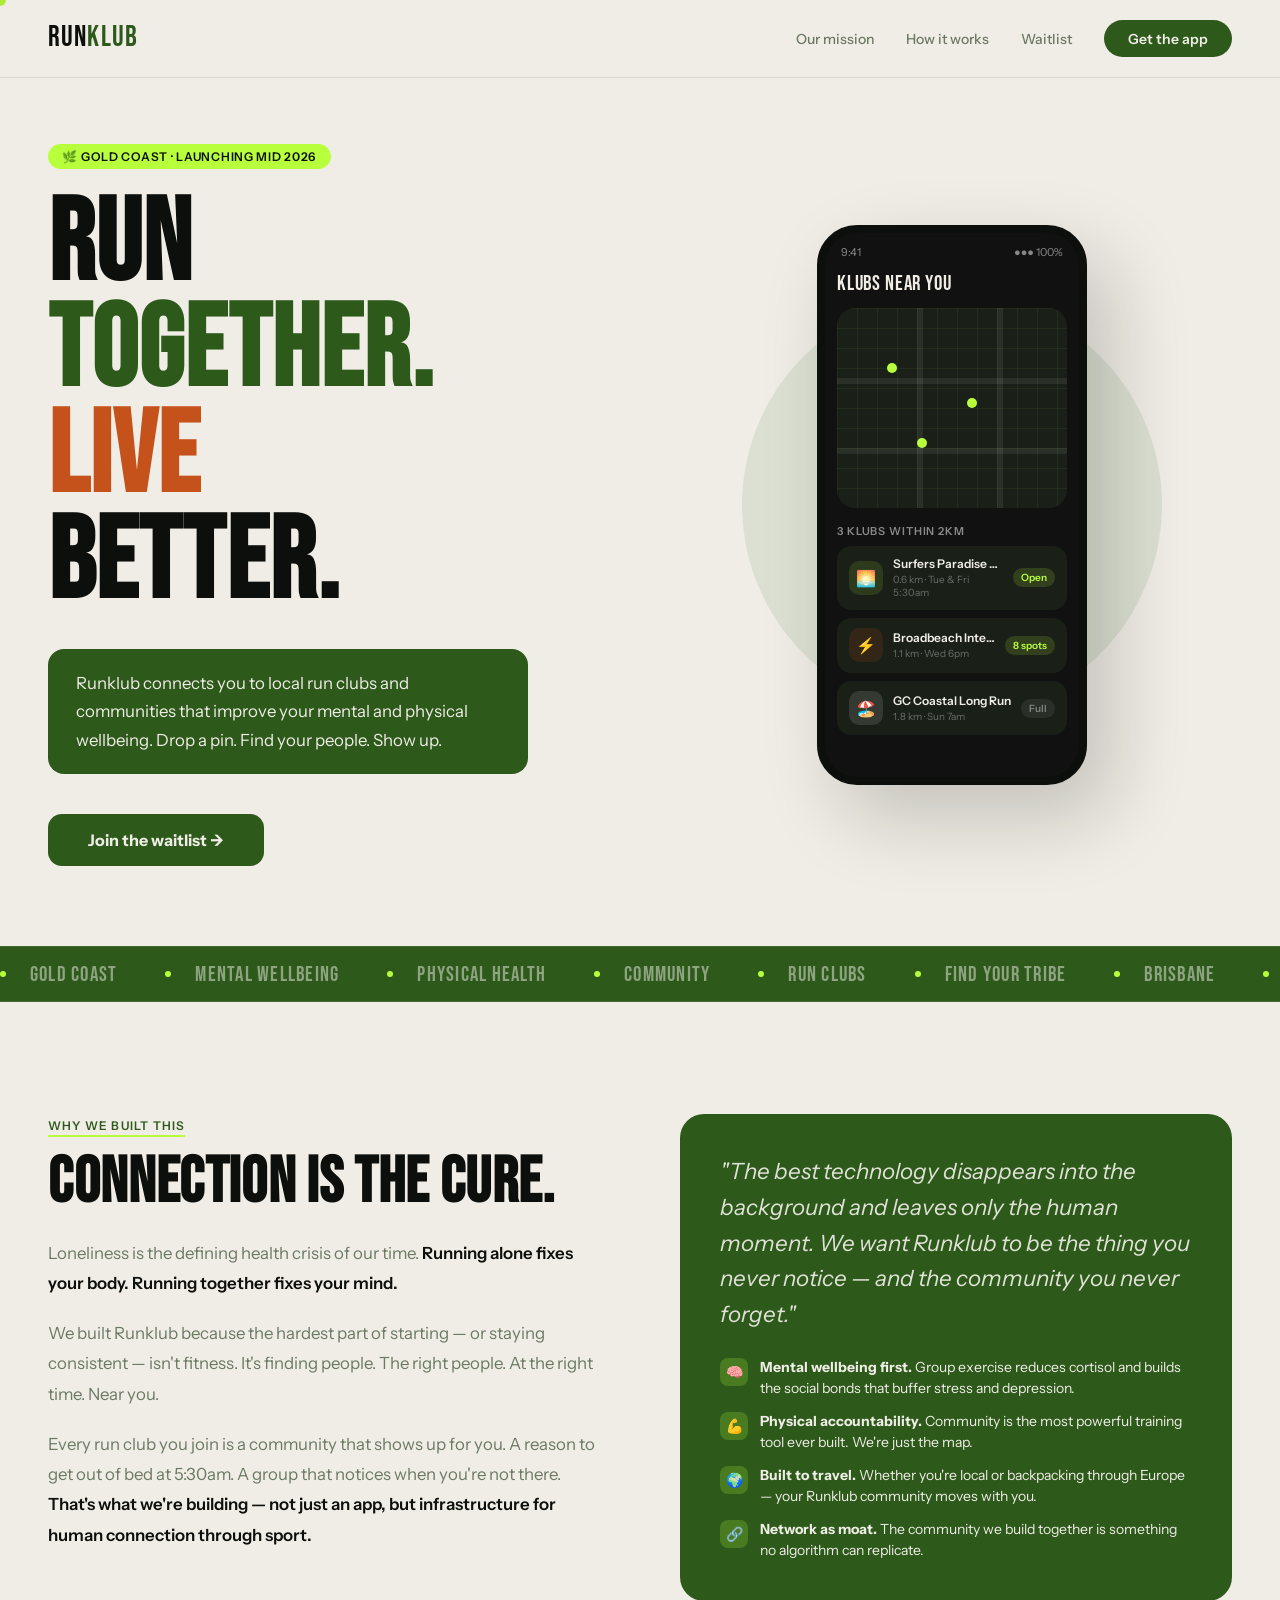
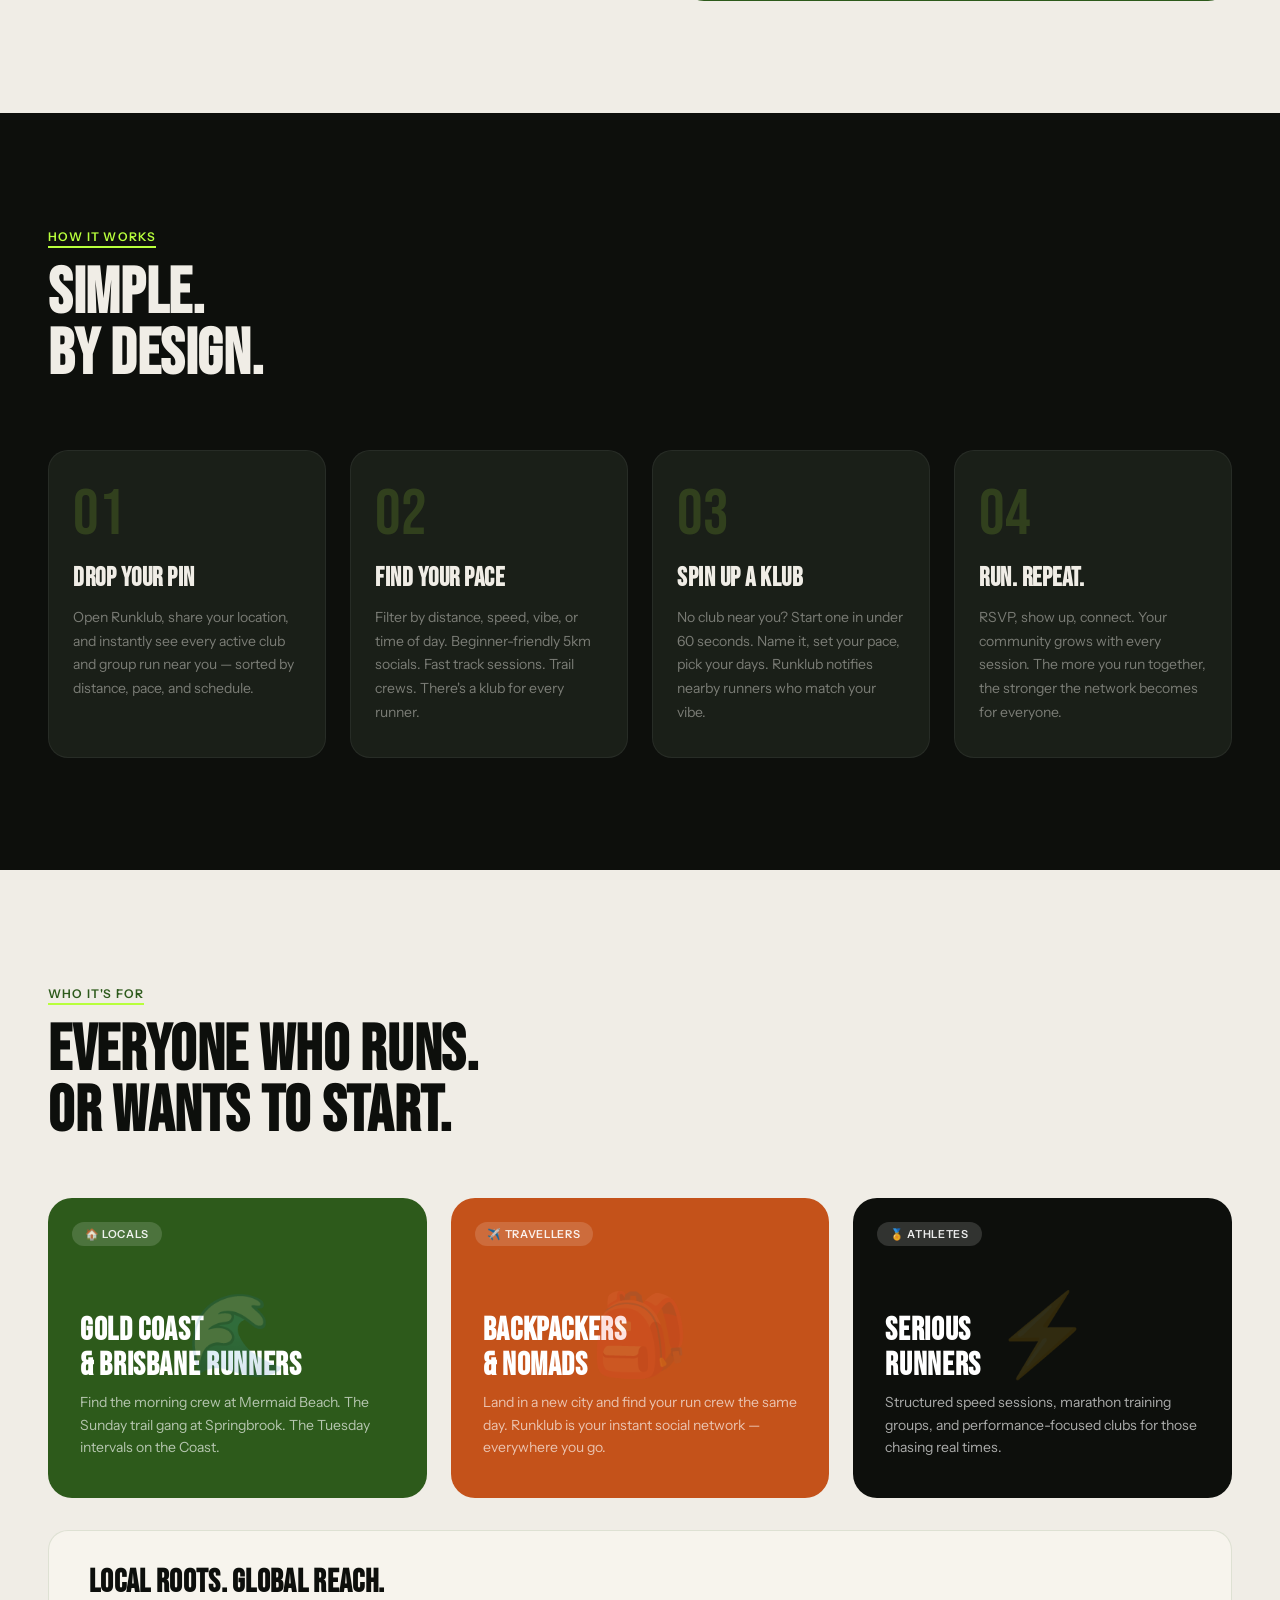
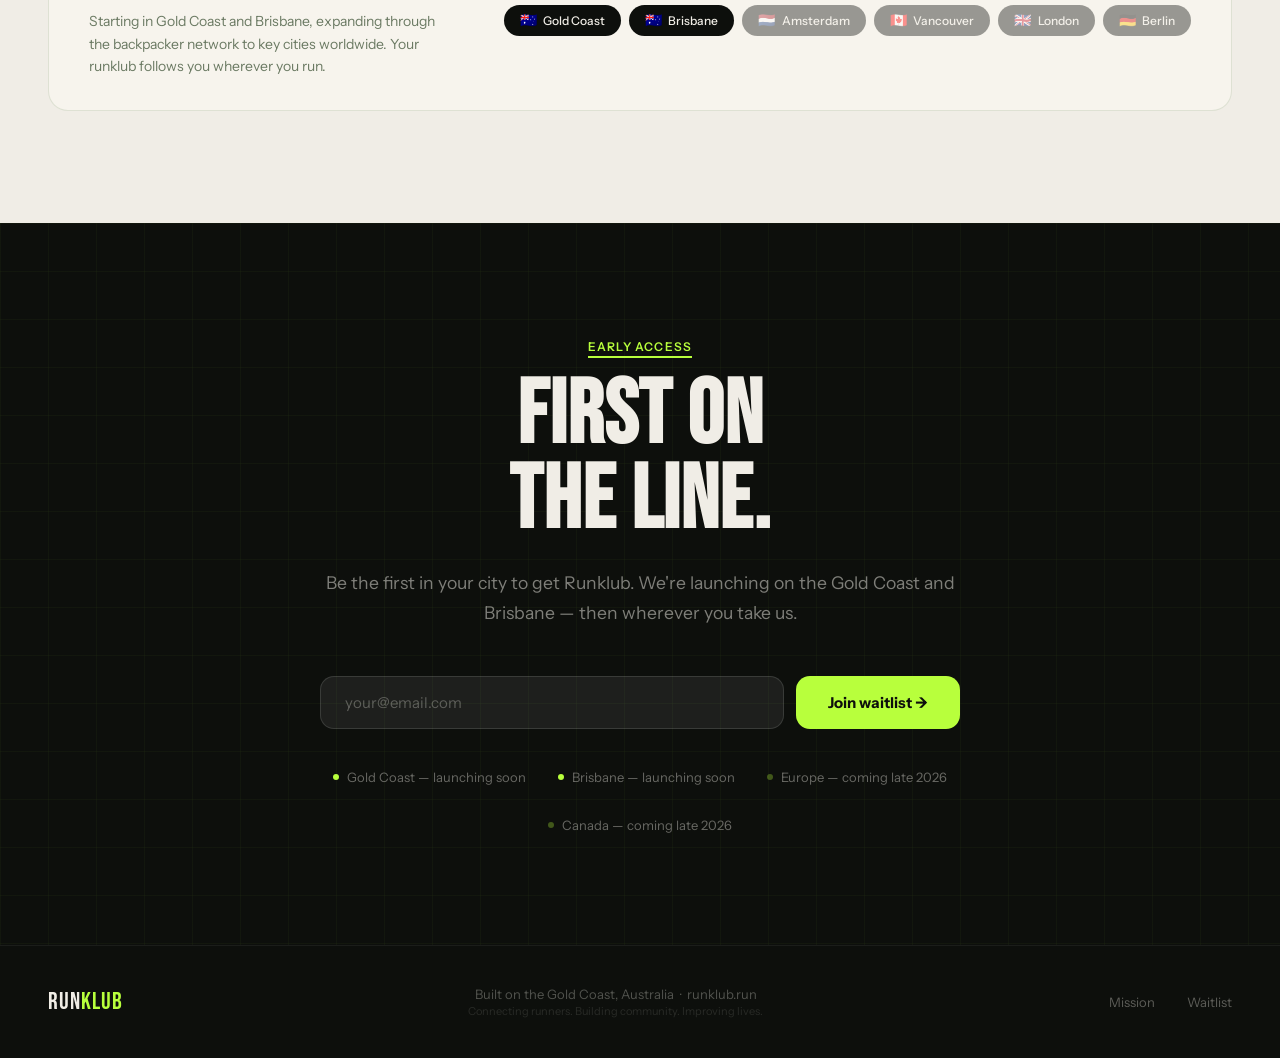
==== index.html @ a95d29e1 "first push html website for runklub with the waitlist written. Still need to test. intention is to u" ====
<!DOCTYPE html>
<html lang="en">
<head>
<meta charset="UTF-8">
<meta name="viewport" content="width=device-width, initial-scale=1.0">
<title>Runklub — Run Together. Live Better.</title>
<meta name="description" content="Runklub connects runners with local clubs and communities that improve mental and physical wellbeing. Find your tribe. Gold Coast, Australia.">
<link rel="preconnect" href="https://fonts.googleapis.com">
<link href="https://fonts.googleapis.com/css2?family=Bebas+Neue&family=Instrument+Sans:ital,wght@0,400;0,500;0,600;1,400&display=swap" rel="stylesheet">
<style>
*, *::before, *::after { box-sizing: border-box; margin: 0; padding: 0; }

:root {
  --ink: #0d0f0c;
  --paper: #f0ede6;
  --grass: #2d5a1b;
  --acid: #b8ff3c;
  --warm: #e8d5b0;
  --mist: #c8d4c0;
  --rust: #c4521a;
  --text-muted: #6b7a63;
  --card-bg: #f7f4ed;
  --border: rgba(45,90,27,0.12);
}

html { scroll-behavior: smooth; font-size: 16px; }

body {
  background: var(--paper);
  color: var(--ink);
  font-family: 'Instrument Sans', sans-serif;
  overflow-x: hidden;
  cursor: none;
}

.cursor {
  width: 12px; height: 12px; background: var(--acid); border-radius: 50%;
  position: fixed; top: 0; left: 0; pointer-events: none; z-index: 9999;
  transform: translate(-50%, -50%); transition: transform 0.1s, width 0.2s, height 0.2s;
  mix-blend-mode: multiply;
}
.cursor.big { width: 40px; height: 40px; }

nav {
  position: fixed; top: 0; left: 0; right: 0; z-index: 200;
  display: flex; align-items: center; justify-content: space-between;
  padding: 1.25rem 3rem; background: rgba(240,237,230,0.9);
  backdrop-filter: blur(16px); border-bottom: 1px solid var(--border);
}
.logo { font-family: 'Bebas Neue', sans-serif; font-size: 1.8rem; letter-spacing: 0.04em; color: var(--ink); line-height: 1; }
.logo em { color: var(--grass); font-style: normal; }
.nav-right { display: flex; align-items: center; gap: 2rem; }
.nav-right a { font-size: 14px; font-weight: 500; color: var(--text-muted); text-decoration: none; transition: color 0.2s; }
.nav-right a:hover { color: var(--ink); }
.btn-app { background: var(--grass); color: var(--paper) !important; padding: 0.6rem 1.5rem; border-radius: 100px; font-weight: 600 !important; font-size: 14px !important; transition: background 0.2s, transform 0.15s !important; }
.btn-app:hover { background: var(--ink) !important; transform: scale(0.97) !important; }

.hero { min-height: 100vh; padding: 9rem 3rem 5rem; display: grid; grid-template-columns: 1fr 1fr; gap: 4rem; align-items: center; max-width: 1300px; margin: 0 auto; position: relative; }
.hero-eyebrow { display: flex; align-items: center; gap: 0.75rem; margin-bottom: 1.5rem; }
.eyebrow-pill { background: var(--acid); color: var(--ink); font-size: 12px; font-weight: 600; padding: 0.3rem 0.9rem; border-radius: 100px; letter-spacing: 0.06em; text-transform: uppercase; }
.eyebrow-text { font-size: 13px; color: var(--text-muted); font-style: italic; }
h1 { font-family: 'Bebas Neue', sans-serif; font-size: clamp(5rem, 9vw, 9rem); line-height: 0.92; letter-spacing: 0.01em; margin-bottom: 2rem; }
h1 .line-green { color: var(--grass); display: block; }
h1 .line-rust { color: var(--rust); display: block; }
.hero-body { font-size: 1.15rem; color: var(--text-muted); max-width: 440px; line-height: 1.75; margin-bottom: 2.5rem; }
.hero-body strong { color: var(--ink); font-weight: 600; }
.hero-banner { background: var(--grass); color: var(--paper); padding: 1.25rem 1.75rem; border-radius: 16px; font-size: 1.05rem; line-height: 1.7; max-width: 480px; margin-bottom: 2.5rem; }
.hero-ctas { display: flex; gap: 1rem; flex-wrap: wrap; }
.btn-join-hero { display: inline-block; background: var(--grass); color: var(--paper); padding: 1rem 2.5rem; border-radius: 14px; font-size: 16px; font-weight: 700; text-decoration: none; transition: background 0.2s, transform 0.15s; }
.btn-join-hero:hover { background: var(--ink); transform: scale(0.97); }
.btn-dl { display: flex; align-items: center; gap: 0.6rem; background: var(--ink); color: var(--paper); padding: 0.875rem 1.75rem; border-radius: 14px; font-size: 15px; font-weight: 600; text-decoration: none; border: none; cursor: pointer; transition: background 0.2s, transform 0.15s; }
.btn-dl:hover { background: var(--grass); transform: scale(0.98); }
.btn-dl-icon { font-size: 20px; }
.btn-dl-text { display: flex; flex-direction: column; line-height: 1.2; }
.btn-dl-sub { font-size: 10px; font-weight: 400; opacity: 0.7; text-transform: uppercase; letter-spacing: 0.08em; }
.btn-dl-label { font-size: 15px; font-weight: 600; }
.btn-secondary { background: transparent; color: var(--ink); padding: 0.875rem 1.75rem; border-radius: 14px; font-size: 15px; font-weight: 500; border: 1.5px solid var(--border); cursor: pointer; transition: border-color 0.2s, transform 0.15s; font-family: 'Instrument Sans', sans-serif; }
.btn-secondary:hover { border-color: var(--grass); transform: scale(0.98); }

.hero-visual { position: relative; display: flex; justify-content: center; align-items: center; height: 600px; }
.hero-bg-circle { position: absolute; width: 420px; height: 420px; border-radius: 50%; background: var(--mist); opacity: 0.5; }
.phone-mockup { width: 270px; height: 560px; background: var(--ink); border-radius: 40px; border: 8px solid var(--ink); overflow: hidden; position: relative; z-index: 2; box-shadow: 24px 32px 80px rgba(13,15,12,0.2); }
.phone-inner { width: 100%; height: 100%; background: #111; border-radius: 32px; overflow: hidden; display: flex; flex-direction: column; }
.phone-status { display: flex; justify-content: space-between; padding: 0.75rem 1rem 0.25rem; font-size: 11px; color: rgba(255,255,255,0.5); }
.phone-content { flex: 1; padding: 0.5rem 0.75rem; overflow: hidden; }
.phone-map-area { height: 200px; background: #1a1f18; border-radius: 18px; position: relative; overflow: hidden; margin-bottom: 1rem; }
.map-lines { position: absolute; inset: 0; background-image: linear-gradient(rgba(184,255,60,0.06) 1px, transparent 1px), linear-gradient(90deg, rgba(184,255,60,0.06) 1px, transparent 1px); background-size: 20px 20px; }
.map-road { position: absolute; background: rgba(255,255,255,0.07); }
.road-h { height: 6px; left: 0; right: 0; }
.road-v { width: 6px; top: 0; bottom: 0; }
.road-1 { top: 70px; } .road-2 { top: 140px; } .road-3 { left: 80px; } .road-4 { left: 160px; }
.pin { position: absolute; display: flex; align-items: center; justify-content: center; }
.pin-dot { width: 10px; height: 10px; border-radius: 50%; background: var(--acid); z-index: 2; position: relative; }
.pin-pulse { position: absolute; width: 28px; height: 28px; border-radius: 50%; border: 2px solid var(--acid); opacity: 0; animation: ping 2.4s ease-out infinite; }
@keyframes ping { 0% { transform: scale(0.3); opacity: 0.7; } 100% { transform: scale(2.2); opacity: 0; } }
.pin-a { top: 55px; left: 50px; } .pin-b { top: 90px; left: 130px; } .pin-c { top: 130px; left: 80px; }
.nearby-label { font-size: 11px; font-weight: 600; color: rgba(255,255,255,0.5); letter-spacing: 0.08em; text-transform: uppercase; margin-bottom: 0.5rem; }
.klub-row { background: #1a1f18; border-radius: 14px; padding: 0.65rem 0.75rem; margin-bottom: 0.5rem; display: flex; align-items: center; gap: 0.6rem; animation: slideUp 0.5s ease both; }
@keyframes slideUp { from { opacity: 0; transform: translateY(12px); } to { opacity: 1; transform: translateY(0); } }
.klub-row:nth-child(2) { animation-delay: 0.15s; } .klub-row:nth-child(3) { animation-delay: 0.3s; }
.klub-avatar { width: 34px; height: 34px; border-radius: 10px; display: flex; align-items: center; justify-content: center; font-size: 16px; flex-shrink: 0; }
.k-green { background: rgba(184,255,60,0.12); } .k-rust { background: rgba(196,82,26,0.15); } .k-mist { background: rgba(200,212,192,0.15); }
.klub-details { flex: 1; min-width: 0; }
.klub-name { font-size: 12px; font-weight: 600; color: #f0ede6; white-space: nowrap; overflow: hidden; text-overflow: ellipsis; }
.klub-sub { font-size: 10px; color: rgba(255,255,255,0.35); margin-top: 2px; }
.klub-chip { font-size: 10px; font-weight: 600; padding: 3px 8px; border-radius: 100px; white-space: nowrap; }
.chip-open { background: rgba(184,255,60,0.15); color: var(--acid); }
.chip-full { background: rgba(255,255,255,0.07); color: rgba(255,255,255,0.4); }

.float-card { position: absolute; background: white; border-radius: 16px; padding: 0.75rem 1rem; box-shadow: 0 8px 32px rgba(13,15,12,0.1); z-index: 3; border: 1px solid var(--border); }
.float-1 { top: 60px; right: -30px; min-width: 160px; }
.float-2 { bottom: 100px; left: -40px; }
.float-stat { font-family: 'Bebas Neue', sans-serif; font-size: 2rem; color: var(--grass); line-height: 1; }
.float-label { font-size: 11px; color: var(--text-muted); margin-top: 2px; }
.float-wellbeing { display: flex; align-items: center; gap: 8px; }
.wellbeing-bars { display: flex; gap: 3px; align-items: flex-end; }
.wb { width: 6px; border-radius: 3px; background: var(--acid); }

.ticker-wrap { background: var(--grass); overflow: hidden; padding: 0.9rem 0; border-top: 1px solid rgba(255,255,255,0.1); border-bottom: 1px solid rgba(255,255,255,0.1); }
.ticker-track { display: flex; gap: 3rem; animation: ticker 28s linear infinite; white-space: nowrap; }
@keyframes ticker { from { transform: translateX(0); } to { transform: translateX(-50%); } }
.ticker-item { font-family: 'Bebas Neue', sans-serif; font-size: 1.3rem; letter-spacing: 0.06em; color: rgba(240,237,230,0.5); display: flex; align-items: center; gap: 1.5rem; }
.ticker-dot { width: 6px; height: 6px; border-radius: 50%; background: var(--acid); flex-shrink: 0; }

.why-section { padding: 7rem 3rem; max-width: 1300px; margin: 0 auto; }
.why-grid { display: grid; grid-template-columns: 1fr 1fr; gap: 5rem; align-items: start; }
.section-tag { display: inline-block; font-size: 12px; font-weight: 600; color: var(--grass); letter-spacing: 0.1em; text-transform: uppercase; margin-bottom: 1rem; border-bottom: 2px solid var(--acid); padding-bottom: 2px; }
h2 { font-family: 'Bebas Neue', sans-serif; font-size: clamp(3rem, 5vw, 5.5rem); line-height: 0.95; letter-spacing: 0.01em; margin-bottom: 1.5rem; }
.body-text { font-size: 1.05rem; color: var(--text-muted); line-height: 1.8; margin-bottom: 1.25rem; }
.body-text strong { color: var(--ink); font-weight: 600; }
.stat-pair { display: grid; grid-template-columns: 1fr 1fr; gap: 1rem; margin-top: 2.5rem; }
.stat-block { background: var(--card-bg); border: 1px solid var(--border); border-radius: 16px; padding: 1.25rem; }
.stat-num { font-family: 'Bebas Neue', sans-serif; font-size: 3rem; color: var(--grass); line-height: 1; }
.stat-txt { font-size: 13px; color: var(--text-muted); margin-top: 0.25rem; line-height: 1.4; }

.manifesto-block { background: var(--grass); border-radius: 24px; padding: 2.5rem; color: var(--paper); }
.manifesto-block blockquote { font-family: 'Instrument Sans', sans-serif; font-size: 1.4rem; font-style: italic; line-height: 1.6; font-weight: 400; margin-bottom: 1.5rem; opacity: 0.92; }
.manifesto-pillars { display: flex; flex-direction: column; gap: 0.75rem; }
.pillar { display: flex; align-items: flex-start; gap: 0.75rem; font-size: 14px; opacity: 0.8; line-height: 1.5; }
.pillar-icon { width: 28px; height: 28px; border-radius: 8px; background: rgba(184,255,60,0.2); display: flex; align-items: center; justify-content: center; font-size: 14px; flex-shrink: 0; margin-top: 1px; }

.how-section { background: var(--ink); padding: 7rem 3rem; }
.how-inner { max-width: 1300px; margin: 0 auto; }
.how-inner .section-tag { color: var(--acid); border-color: var(--acid); }
.how-inner h2 { color: var(--paper); }
.steps-row { display: grid; grid-template-columns: repeat(4, 1fr); gap: 1.5rem; margin-top: 4rem; }
.step-card { background: #1a1f18; border-radius: 20px; padding: 2rem 1.5rem; border: 1px solid rgba(255,255,255,0.06); transition: border-color 0.2s, transform 0.2s; position: relative; overflow: hidden; }
.step-card::before { content: ''; position: absolute; top: 0; left: 0; right: 0; height: 2px; background: var(--acid); transform: scaleX(0); transition: transform 0.3s; transform-origin: left; }
.step-card:hover::before { transform: scaleX(1); }
.step-card:hover { border-color: rgba(184,255,60,0.15); transform: translateY(-6px); }
.step-num { font-family: 'Bebas Neue', sans-serif; font-size: 4rem; color: rgba(184,255,60,0.15); line-height: 1; margin-bottom: 1rem; }
.step-card h3 { font-family: 'Bebas Neue', sans-serif; font-size: 1.6rem; letter-spacing: 0.02em; color: var(--paper); margin-bottom: 0.75rem; }
.step-card p { font-size: 14px; color: rgba(240,237,230,0.45); line-height: 1.7; }

.audience-section { padding: 7rem 3rem; max-width: 1300px; margin: 0 auto; }
.audience-grid { display: grid; grid-template-columns: repeat(3, 1fr); gap: 1.5rem; margin-top: 3.5rem; }
.audience-card { border-radius: 24px; padding: 2.5rem 2rem; position: relative; overflow: hidden; min-height: 300px; display: flex; flex-direction: column; justify-content: flex-end; cursor: default; transition: transform 0.25s; }
.audience-card:hover { transform: scale(1.02); }
.card-local { background: var(--grass); } .card-backpacker { background: var(--rust); } .card-pro { background: var(--ink); }
.card-badge { position: absolute; top: 1.5rem; left: 1.5rem; background: rgba(255,255,255,0.15); color: rgba(255,255,255,0.9); font-size: 11px; font-weight: 600; padding: 0.3rem 0.8rem; border-radius: 100px; letter-spacing: 0.06em; text-transform: uppercase; }
.card-big-icon { position: absolute; top: 50%; left: 50%; transform: translate(-50%, -65%); font-size: 5rem; opacity: 0.15; }
.audience-card h3 { font-family: 'Bebas Neue', sans-serif; font-size: 2rem; color: white; letter-spacing: 0.02em; margin-bottom: 0.5rem; line-height: 1.1; }
.audience-card p { font-size: 14px; color: rgba(255,255,255,0.65); line-height: 1.6; }

.global-row { margin-top: 2rem; background: var(--card-bg); border: 1px solid var(--border); border-radius: 20px; padding: 2rem 2.5rem; display: flex; align-items: center; gap: 3rem; }
.global-text { flex: 1; }
.global-text h3 { font-family: 'Bebas Neue', sans-serif; font-size: 2rem; margin-bottom: 0.5rem; letter-spacing: 0.01em; }
.global-text p { font-size: 14px; color: var(--text-muted); line-height: 1.6; }
.city-chips { display: flex; gap: 0.5rem; flex-wrap: wrap; }
.city-chip { background: var(--ink); color: var(--paper); font-size: 12px; font-weight: 500; padding: 0.4rem 1rem; border-radius: 100px; display: flex; align-items: center; gap: 0.4rem; }
.chip-flag { font-size: 14px; } .chip-soon { opacity: 0.4; }

.insta-section { background: var(--warm); padding: 5rem 3rem; border-top: 1px solid var(--border); border-bottom: 1px solid var(--border); }
.insta-inner { max-width: 1300px; margin: 0 auto; display: grid; grid-template-columns: 1fr 1fr; gap: 5rem; align-items: center; }
.insta-handle { display: flex; align-items: center; gap: 0.75rem; margin-bottom: 1.5rem; }
.insta-icon { width: 42px; height: 42px; border-radius: 12px; background: linear-gradient(135deg, #f09433 0%, #e6683c 25%, #dc2743 50%, #cc2366 75%, #bc1888 100%); display: flex; align-items: center; justify-content: center; font-size: 20px; }
.handle-text { font-family: 'Bebas Neue', sans-serif; font-size: 1.5rem; letter-spacing: 0.04em; }
.handle-sub { font-size: 13px; color: var(--text-muted); }
.insta-feed { display: grid; grid-template-columns: repeat(3, 1fr); gap: 0.75rem; }
.insta-post { aspect-ratio: 1; border-radius: 12px; overflow: hidden; position: relative; background: var(--card-bg); border: 1px solid var(--border); display: flex; align-items: center; justify-content: center; }
.insta-post-inner { text-align: center; font-size: 2rem; opacity: 0.25; }
.insta-coming { position: absolute; inset: 0; background: rgba(13,15,12,0.7); display: flex; align-items: center; justify-content: center; font-size: 11px; font-weight: 600; color: rgba(255,255,255,0.6); letter-spacing: 0.06em; border-radius: 12px; }

.waitlist-section { padding: 7rem 3rem; background: var(--ink); text-align: center; position: relative; overflow: hidden; }
.waitlist-bg { position: absolute; inset: 0; background-image: linear-gradient(rgba(184,255,60,0.03) 1px, transparent 1px), linear-gradient(90deg, rgba(184,255,60,0.03) 1px, transparent 1px); background-size: 48px 48px; }
.waitlist-inner { position: relative; max-width: 640px; margin: 0 auto; }
.waitlist-inner .section-tag { color: var(--acid); border-color: var(--acid); }
.waitlist-inner h2 { color: var(--paper); font-size: clamp(3.5rem, 7vw, 7rem); }
.waitlist-sub { font-size: 1.1rem; color: rgba(240,237,230,0.5); line-height: 1.7; margin-bottom: 3rem; }
.waitlist-form { display: flex; gap: 0.75rem; margin-bottom: 2.5rem; }
.waitlist-form input[type="email"] { flex: 1; background: rgba(255,255,255,0.07); border: 1px solid rgba(255,255,255,0.12); color: var(--paper); font-family: 'Instrument Sans', sans-serif; font-size: 15px; padding: 1rem 1.5rem; border-radius: 14px; outline: none; transition: border-color 0.2s; }
.waitlist-form input[type="email"]::placeholder { color: rgba(240,237,230,0.3); }
.waitlist-form input[type="email"]:focus { border-color: rgba(184,255,60,0.4); }
.btn-join { background: var(--acid); color: var(--ink); font-family: 'Instrument Sans', sans-serif; font-weight: 700; font-size: 15px; padding: 1rem 2rem; border-radius: 14px; border: none; cursor: pointer; white-space: nowrap; transition: opacity 0.2s, transform 0.15s; }
.btn-join:hover { opacity: 0.85; transform: scale(0.97); }
.waitlist-locations { display: flex; gap: 2rem; justify-content: center; flex-wrap: wrap; }
.loc { display: flex; align-items: center; gap: 0.5rem; font-size: 13px; color: rgba(240,237,230,0.4); }
.loc-dot { width: 6px; height: 6px; border-radius: 50%; background: var(--acid); }
.loc-dot.dim { background: rgba(184,255,60,0.3); }

footer { background: var(--ink); border-top: 1px solid rgba(255,255,255,0.06); padding: 2.5rem 3rem; display: flex; align-items: center; justify-content: space-between; color: rgba(240,237,230,0.3); font-size: 13px; }
.footer-logo { font-family: 'Bebas Neue', sans-serif; font-size: 1.5rem; color: var(--paper); letter-spacing: 0.04em; }
.footer-logo em { color: var(--acid); font-style: normal; }
.footer-links { display: flex; gap: 2rem; }
.footer-links a { color: rgba(240,237,230,0.35); text-decoration: none; transition: color 0.2s; }
.footer-links a:hover { color: var(--paper); }

@media (max-width: 900px) {
  .hero { grid-template-columns: 1fr; }
  .hero-visual { height: 400px; order: -1; }
  .why-grid { grid-template-columns: 1fr; gap: 3rem; }
  .steps-row { grid-template-columns: 1fr 1fr; }
  .audience-grid { grid-template-columns: 1fr; }
  .insta-inner { grid-template-columns: 1fr; }
  .global-row { flex-direction: column; gap: 1.5rem; }
  nav { padding: 1rem 1.5rem; }
  .nav-right a:not(.btn-app) { display: none; }
  .hero { padding: 8rem 1.5rem 4rem; }
  .waitlist-form { flex-direction: column; }
  footer { flex-direction: column; gap: 1rem; text-align: center; }
}
</style>
</head>
<body>

<div class="cursor" id="cursor"></div>

<nav>
  <div class="logo">run<em>klub</em></div>
  <div class="nav-right">
    <a href="#why">Our mission</a>
    <a href="#how">How it works</a>
    <a href="#waitlist">Waitlist</a>
    <a href="#waitlist" class="btn-app">Get the app</a>
  </div>
</nav>

<section class="hero">
  <div class="hero-left">
    <div class="hero-eyebrow">
      <span class="eyebrow-pill">🌿 Gold Coast · Launching Mid 2026</span>
    </div>
    <h1>
      <span>Run</span>
      <span class="line-green">Together.</span>
      <span class="line-rust">Live</span>
      <span>Better.</span>
    </h1>
    <div class="hero-banner">
      Runklub connects you to local run clubs and communities that improve your mental and physical wellbeing. Drop a pin. Find your people. Show up.
    </div>
    <div class="hero-ctas">
      <a href="#waitlist" class="btn-join-hero">Join the waitlist →</a>
    </div>
  </div>

  <div class="hero-visual">
    <div class="hero-bg-circle"></div>
    <div class="phone-mockup">
      <div class="phone-inner">
        <div class="phone-status"><span>9:41</span><span>●●● 100%</span></div>
        <div class="phone-content">
          <div style="font-family:'Bebas Neue',sans-serif;font-size:1.3rem;color:#f0ede6;letter-spacing:0.04em;margin-bottom:0.75rem;">Klubs near you</div>
          <div class="phone-map-area">
            <div class="map-lines"></div>
            <div class="map-road road-h road-1"></div>
            <div class="map-road road-h road-2"></div>
            <div class="map-road road-v road-3"></div>
            <div class="map-road road-v road-4"></div>
            <div class="pin pin-a"><div class="pin-pulse"></div><div class="pin-dot"></div></div>
            <div class="pin pin-b"><div class="pin-pulse" style="animation-delay:0.8s"></div><div class="pin-dot"></div></div>
            <div class="pin pin-c"><div class="pin-pulse" style="animation-delay:1.6s"></div><div class="pin-dot"></div></div>
          </div>
          <div class="nearby-label">3 klubs within 2km</div>
          <div class="klub-row">
            <div class="klub-avatar k-green">🌅</div>
            <div class="klub-details">
              <div class="klub-name">Surfers Paradise Dawn Klub</div>
              <div class="klub-sub">0.6 km · Tue & Fri 5:30am</div>
            </div>
            <div class="klub-chip chip-open">Open</div>
          </div>
          <div class="klub-row">
            <div class="klub-avatar k-rust">⚡</div>
            <div class="klub-details">
              <div class="klub-name">Broadbeach Intervals</div>
              <div class="klub-sub">1.1 km · Wed 6pm</div>
            </div>
            <div class="klub-chip chip-open">8 spots</div>
          </div>
          <div class="klub-row">
            <div class="klub-avatar k-mist">🏖️</div>
            <div class="klub-details">
              <div class="klub-name">GC Coastal Long Run</div>
              <div class="klub-sub">1.8 km · Sun 7am</div>
            </div>
            <div class="klub-chip chip-full">Full</div>
          </div>
        </div>
      </div>
    </div>
  </div>
</section>

<div class="ticker-wrap">
  <div class="ticker-track">
    <span class="ticker-item"><span class="ticker-dot"></span> Gold Coast</span>
    <span class="ticker-item"><span class="ticker-dot"></span> Mental wellbeing</span>
    <span class="ticker-item"><span class="ticker-dot"></span> Physical health</span>
    <span class="ticker-item"><span class="ticker-dot"></span> Community</span>
    <span class="ticker-item"><span class="ticker-dot"></span> Run clubs</span>
    <span class="ticker-item"><span class="ticker-dot"></span> Find your tribe</span>
    <span class="ticker-item"><span class="ticker-dot"></span> Brisbane</span>
    <span class="ticker-item"><span class="ticker-dot"></span> Melbourne</span>
    <span class="ticker-item"><span class="ticker-dot"></span> Amsterdam</span>
    <span class="ticker-item"><span class="ticker-dot"></span> Vancouver</span>
    <span class="ticker-item"><span class="ticker-dot"></span> London</span>
    <span class="ticker-item"><span class="ticker-dot"></span> Gold Coast</span>
    <span class="ticker-item"><span class="ticker-dot"></span> Mental wellbeing</span>
    <span class="ticker-item"><span class="ticker-dot"></span> Physical health</span>
    <span class="ticker-item"><span class="ticker-dot"></span> Community</span>
    <span class="ticker-item"><span class="ticker-dot"></span> Run clubs</span>
    <span class="ticker-item"><span class="ticker-dot"></span> Find your tribe</span>
    <span class="ticker-item"><span class="ticker-dot"></span> Brisbane</span>
    <span class="ticker-item"><span class="ticker-dot"></span> Melbourne</span>
    <span class="ticker-item"><span class="ticker-dot"></span> Amsterdam</span>
    <span class="ticker-item"><span class="ticker-dot"></span> Vancouver</span>
    <span class="ticker-item"><span class="ticker-dot"></span> London</span>
  </div>
</div>

<section class="why-section" id="why">
  <div class="why-grid">
    <div>
      <span class="section-tag">Why we built this</span>
      <h2>Connection is the cure.</h2>
      <p class="body-text">Loneliness is the defining health crisis of our time. <strong>Running alone fixes your body. Running together fixes your mind.</strong></p>
      <p class="body-text">We built Runklub because the hardest part of starting — or staying consistent — isn't fitness. It's finding people. The right people. At the right time. Near you.</p>
      <p class="body-text">Every run club you join is a community that shows up for you. A reason to get out of bed at 5:30am. A group that notices when you're not there. <strong>That's what we're building — not just an app, but infrastructure for human connection through sport.</strong></p>

    </div>
    <div class="manifesto-block">
      <blockquote>"The best technology disappears into the background and leaves only the human moment. We want Runklub to be the thing you never notice — and the community you never forget."</blockquote>
      <div class="manifesto-pillars">
        <div class="pillar"><div class="pillar-icon">🧠</div><div><strong style="color:var(--paper);">Mental wellbeing first.</strong> Group exercise reduces cortisol and builds the social bonds that buffer stress and depression.</div></div>
        <div class="pillar"><div class="pillar-icon">💪</div><div><strong style="color:var(--paper);">Physical accountability.</strong> Community is the most powerful training tool ever built. We're just the map.</div></div>
        <div class="pillar"><div class="pillar-icon">🌍</div><div><strong style="color:var(--paper);">Built to travel.</strong> Whether you're local or backpacking through Europe — your Runklub community moves with you.</div></div>
        <div class="pillar"><div class="pillar-icon">🔗</div><div><strong style="color:var(--paper);">Network as moat.</strong> The community we build together is something no algorithm can replicate.</div></div>
      </div>
    </div>
  </div>
</section>

<section class="how-section" id="how">
  <div class="how-inner">
    <span class="section-tag">How it works</span>
    <h2 style="color:var(--paper);">Simple.<br>By design.</h2>
    <div class="steps-row">
      <div class="step-card"><div class="step-num">01</div><h3>Drop your pin</h3><p>Open Runklub, share your location, and instantly see every active club and group run near you — sorted by distance, pace, and schedule.</p></div>
      <div class="step-card"><div class="step-num">02</div><h3>Find your pace</h3><p>Filter by distance, speed, vibe, or time of day. Beginner-friendly 5km socials. Fast track sessions. Trail crews. There's a klub for every runner.</p></div>
      <div class="step-card"><div class="step-num">03</div><h3>Spin up a klub</h3><p>No club near you? Start one in under 60 seconds. Name it, set your pace, pick your days. Runklub notifies nearby runners who match your vibe.</p></div>
      <div class="step-card"><div class="step-num">04</div><h3>Run. Repeat.</h3><p>RSVP, show up, connect. Your community grows with every session. The more you run together, the stronger the network becomes for everyone.</p></div>
    </div>
  </div>
</section>

<section class="audience-section">
  <span class="section-tag">Who it's for</span>
  <h2>Everyone who runs.<br>Or wants to start.</h2>
  <div class="audience-grid">
    <div class="audience-card card-local"><span class="card-badge">🏠 Locals</span><div class="card-big-icon">🌊</div><h3>Gold Coast<br>& Brisbane runners</h3><p>Find the morning crew at Mermaid Beach. The Sunday trail gang at Springbrook. The Tuesday intervals on the Coast.</p></div>
    <div class="audience-card card-backpacker"><span class="card-badge">✈️ Travellers</span><div class="card-big-icon">🎒</div><h3>Backpackers<br>& nomads</h3><p>Land in a new city and find your run crew the same day. Runklub is your instant social network — everywhere you go.</p></div>
    <div class="audience-card card-pro"><span class="card-badge">🏅 Athletes</span><div class="card-big-icon">⚡</div><h3>Serious<br>runners</h3><p>Structured speed sessions, marathon training groups, and performance-focused clubs for those chasing real times.</p></div>
  </div>
  <div class="global-row">
    <div class="global-text"><h3>Local roots. Global reach.</h3><p>Starting in Gold Coast and Brisbane, expanding through the backpacker network to key cities worldwide. Your runklub follows you wherever you run.</p></div>
    <div class="city-chips">
      <div class="city-chip"><span class="chip-flag">🇦🇺</span> Gold Coast</div>
      <div class="city-chip"><span class="chip-flag">🇦🇺</span> Brisbane</div>
      <div class="city-chip chip-soon"><span class="chip-flag">🇳🇱</span> Amsterdam</div>
      <div class="city-chip chip-soon"><span class="chip-flag">🇨🇦</span> Vancouver</div>
      <div class="city-chip chip-soon"><span class="chip-flag">🇬🇧</span> London</div>
      <div class="city-chip chip-soon"><span class="chip-flag">🇩🇪</span> Berlin</div>
    </div>
  </div>
</section>



<section class="waitlist-section" id="waitlist">
  <div class="waitlist-bg"></div>
  <div class="waitlist-inner">
    <span class="section-tag">Early access</span>
    <h2>First on<br>the line.</h2>
    <p class="waitlist-sub">Be the first in your city to get Runklub. We're launching on the Gold Coast and Brisbane — then wherever you take us.</p>

    <form class="waitlist-form" name="waitlist" method="POST" data-netlify="true" netlify-honeypot="bot-field" id="waitlist-form">
      <input type="hidden" name="form-name" value="waitlist">
      <p style="display:none"><label>Don't fill this out: <input name="bot-field"></label></p>
      <input type="email" name="email" id="wl-email" placeholder="your@email.com" required>
      <button type="submit" class="btn-join">Join waitlist →</button>
    </form>

    <div class="waitlist-locations">
      <div class="loc"><div class="loc-dot"></div> Gold Coast — launching soon</div>
      <div class="loc"><div class="loc-dot"></div> Brisbane — launching soon</div>
      <div class="loc"><div class="loc-dot dim"></div> Europe — coming late 2026</div>
      <div class="loc"><div class="loc-dot dim"></div> Canada — coming late 2026</div>
    </div>
  </div>
</section>

<footer>
  <div class="footer-logo">run<em>klub</em></div>
  <div style="text-align:center;">
    Built on the Gold Coast, Australia &nbsp;·&nbsp; runklub.run<br>
    <span style="font-size:11px;opacity:0.4;">Connecting runners. Building community. Improving lives.</span>
  </div>
  <div class="footer-links">
    <a href="#why">Mission</a>
    <a href="#waitlist">Waitlist</a>
  </div>
</footer>

<script>
const cursor = document.getElementById('cursor');
document.addEventListener('mousemove', e => {
  cursor.style.left = e.clientX + 'px';
  cursor.style.top = e.clientY + 'px';
});
document.querySelectorAll('a, button, .audience-card, .step-card, .feature-card').forEach(el => {
  el.addEventListener('mouseenter', () => cursor.classList.add('big'));
  el.addEventListener('mouseleave', () => cursor.classList.remove('big'));
});

// Netlify Forms waitlist
const form = document.getElementById('waitlist-form');
const input = document.getElementById('wl-email');

form.addEventListener('submit', async (e) => {
  e.preventDefault();
  const val = input.value.trim();
  if (!val || !val.includes('@')) {
    input.style.borderColor = 'rgba(220,100,80,0.5)';
    setTimeout(() => input.style.borderColor = '', 1500);
    return;
  }
  try {
    const res = await fetch('/', {
      method: 'POST',
      headers: { 'Content-Type': 'application/x-www-form-urlencoded' },
      body: new URLSearchParams(new FormData(form)).toString()
    });
    if (res.ok) {
      input.value = '';
      input.placeholder = "You're in! See you on the road 🤙";
      setTimeout(() => input.placeholder = 'your@email.com', 4000);
    } else {
      input.placeholder = 'Something went wrong — try again.';
      setTimeout(() => input.placeholder = 'your@email.com', 3000);
    }
  } catch (err) {
    input.placeholder = 'Network error — try again.';
    setTimeout(() => input.placeholder = 'your@email.com', 3000);
  }
});

// Scroll reveal
const reveals = document.querySelectorAll('.step-card, .stat-block, .audience-card, .pillar');
const io = new IntersectionObserver(entries => {
  entries.forEach((e, i) => {
    if (e.isIntersecting) {
      setTimeout(() => { e.target.style.opacity = '1'; e.target.style.transform = 'translateY(0)'; }, i * 80);
      io.unobserve(e.target);
    }
  });
}, { threshold: 0.1 });
reveals.forEach(el => {
  el.style.opacity = '0';
  el.style.transform = 'translateY(20px)';
  el.style.transition = 'opacity 0.55s ease, transform 0.55s ease';
  io.observe(el);
});
</script>
</body>
</html>
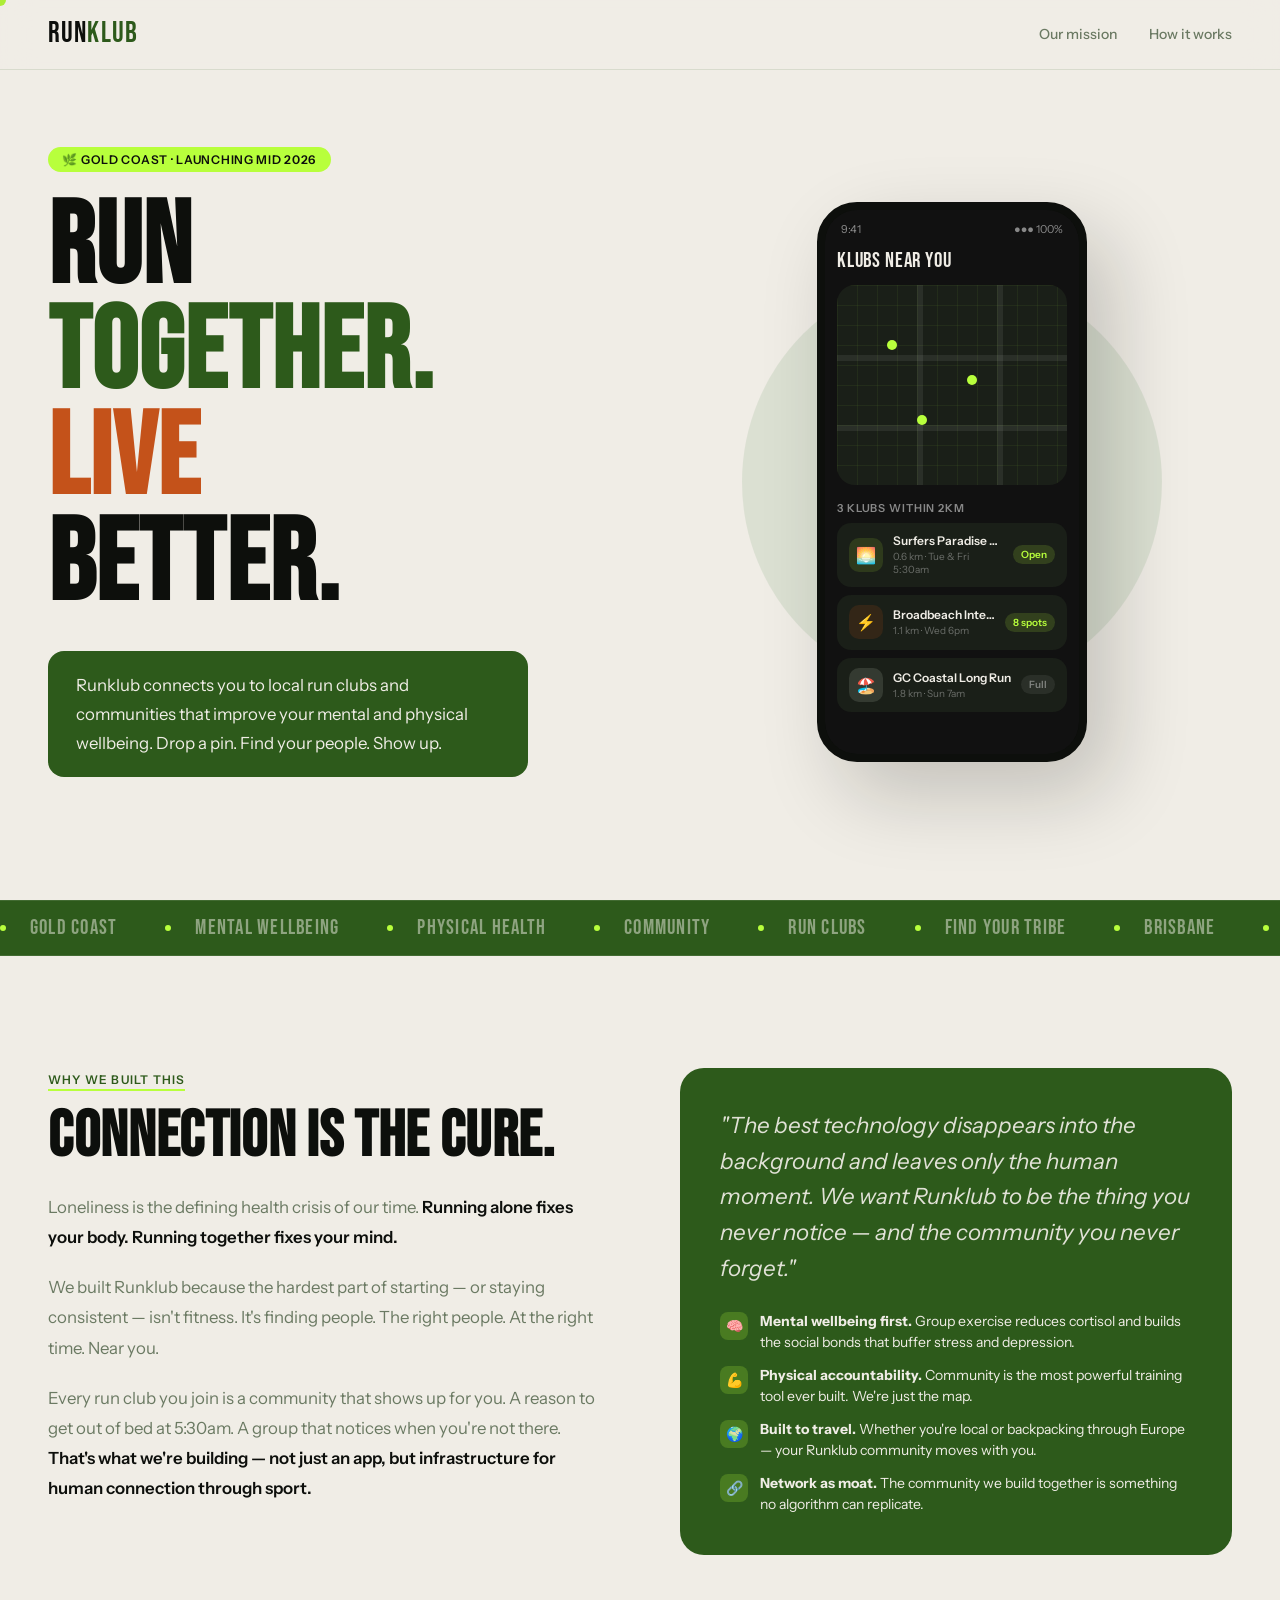
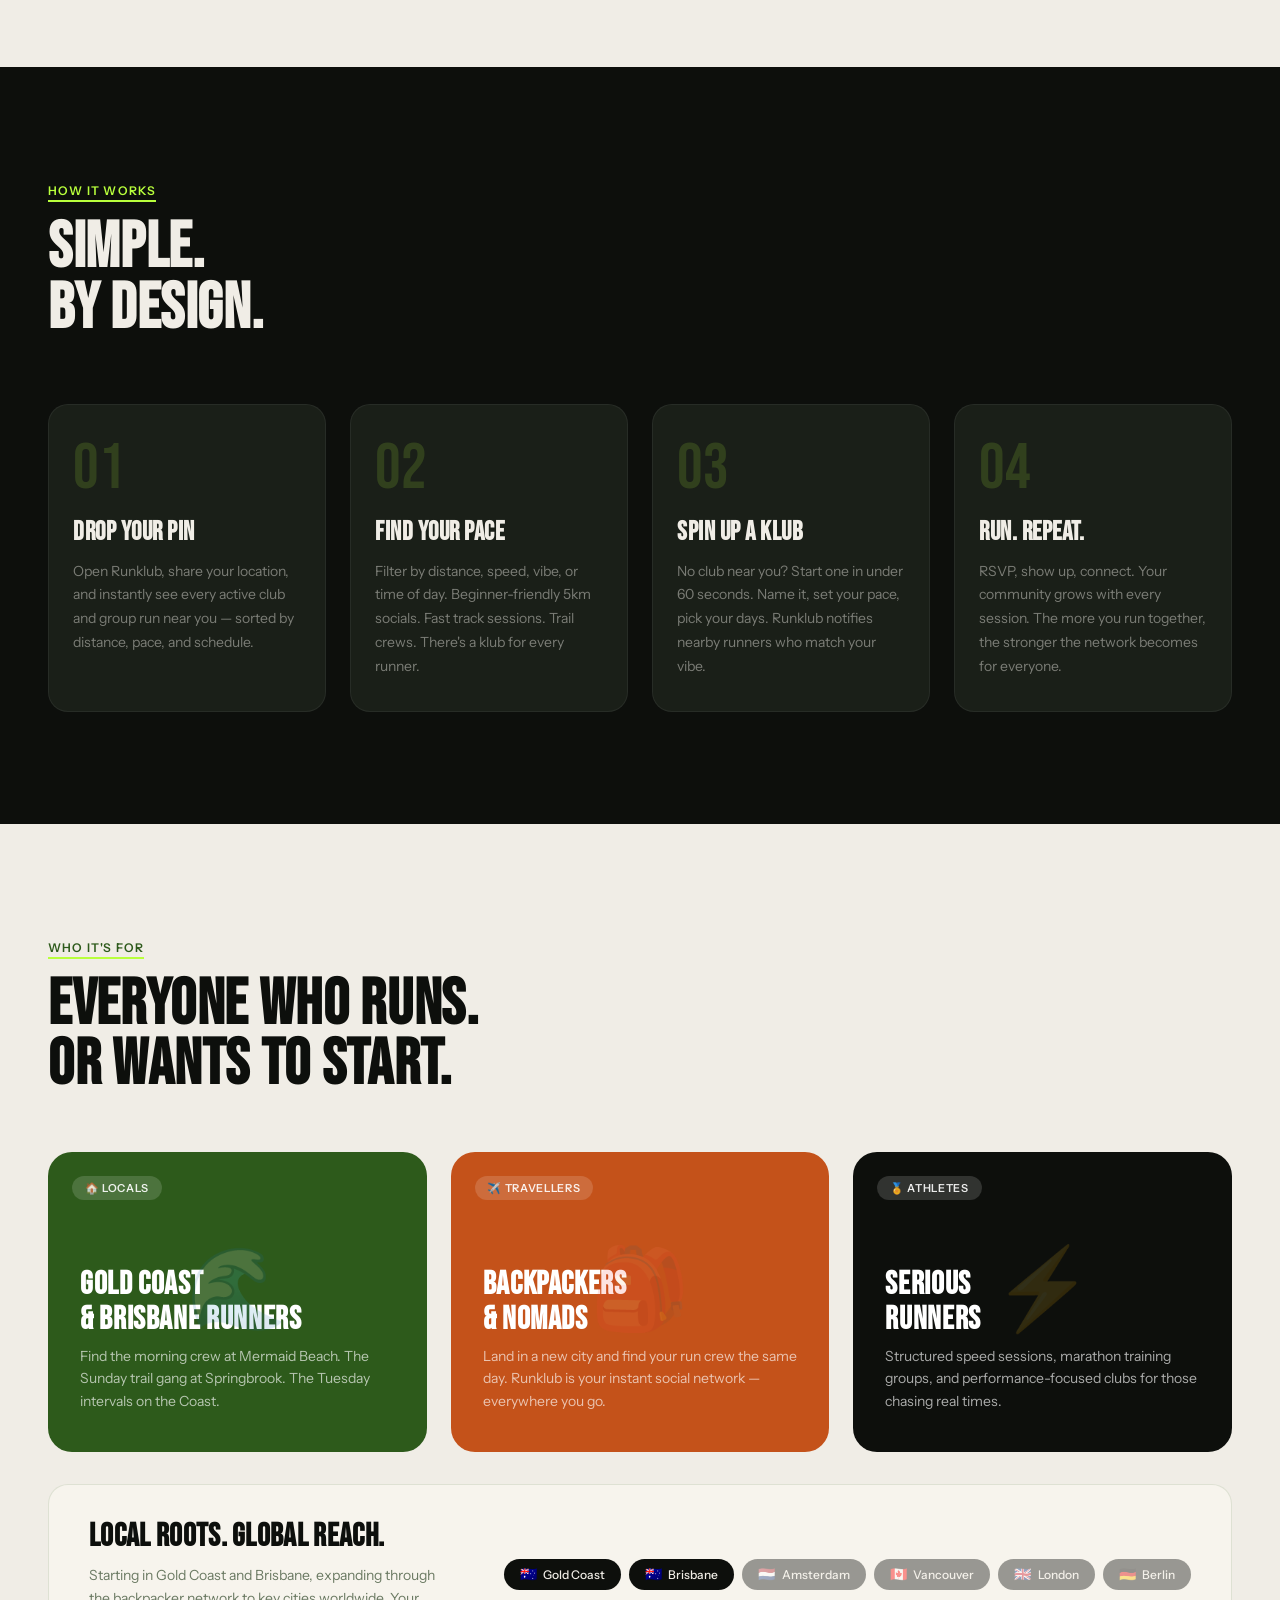
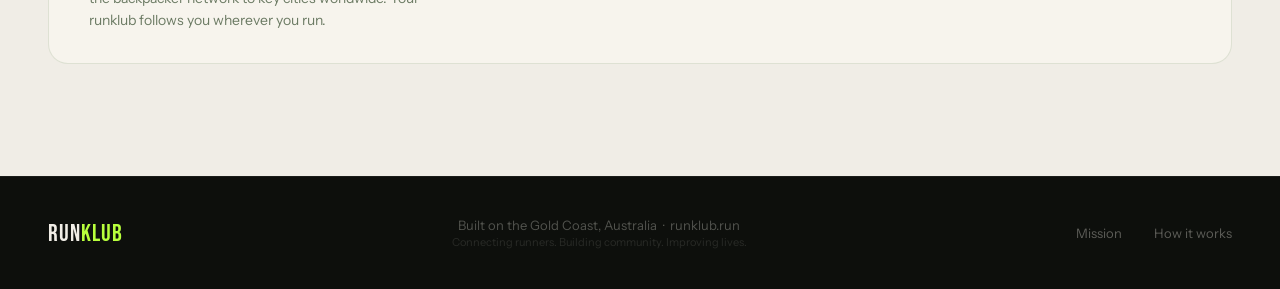
==== commit b19186be: "email list removed" ====
--- a/index.html
+++ b/index.html
@@ -52,9 +52,6 @@
 .nav-right { display: flex; align-items: center; gap: 2rem; }
 .nav-right a { font-size: 14px; font-weight: 500; color: var(--text-muted); text-decoration: none; transition: color 0.2s; }
 .nav-right a:hover { color: var(--ink); }
-.btn-app { background: var(--grass); color: var(--paper) !important; padding: 0.6rem 1.5rem; border-radius: 100px; font-weight: 600 !important; font-size: 14px !important; transition: background 0.2s, transform 0.15s !important; }
-.btn-app:hover { background: var(--ink) !important; transform: scale(0.97) !important; }
-
 .hero { min-height: 100vh; padding: 9rem 3rem 5rem; display: grid; grid-template-columns: 1fr 1fr; gap: 4rem; align-items: center; max-width: 1300px; margin: 0 auto; position: relative; }
 .hero-eyebrow { display: flex; align-items: center; gap: 0.75rem; margin-bottom: 1.5rem; }
 .eyebrow-pill { background: var(--acid); color: var(--ink); font-size: 12px; font-weight: 600; padding: 0.3rem 0.9rem; border-radius: 100px; letter-spacing: 0.06em; text-transform: uppercase; }
@@ -66,8 +63,6 @@
 .hero-body strong { color: var(--ink); font-weight: 600; }
 .hero-banner { background: var(--grass); color: var(--paper); padding: 1.25rem 1.75rem; border-radius: 16px; font-size: 1.05rem; line-height: 1.7; max-width: 480px; margin-bottom: 2.5rem; }
 .hero-ctas { display: flex; gap: 1rem; flex-wrap: wrap; }
-.btn-join-hero { display: inline-block; background: var(--grass); color: var(--paper); padding: 1rem 2.5rem; border-radius: 14px; font-size: 16px; font-weight: 700; text-decoration: none; transition: background 0.2s, transform 0.15s; }
-.btn-join-hero:hover { background: var(--ink); transform: scale(0.97); }
 .btn-dl { display: flex; align-items: center; gap: 0.6rem; background: var(--ink); color: var(--paper); padding: 0.875rem 1.75rem; border-radius: 14px; font-size: 15px; font-weight: 600; text-decoration: none; border: none; cursor: pointer; transition: background 0.2s, transform 0.15s; }
 .btn-dl:hover { background: var(--grass); transform: scale(0.98); }
 .btn-dl-icon { font-size: 20px; }
@@ -181,23 +176,6 @@
 .insta-post-inner { text-align: center; font-size: 2rem; opacity: 0.25; }
 .insta-coming { position: absolute; inset: 0; background: rgba(13,15,12,0.7); display: flex; align-items: center; justify-content: center; font-size: 11px; font-weight: 600; color: rgba(255,255,255,0.6); letter-spacing: 0.06em; border-radius: 12px; }
 
-.waitlist-section { padding: 7rem 3rem; background: var(--ink); text-align: center; position: relative; overflow: hidden; }
-.waitlist-bg { position: absolute; inset: 0; background-image: linear-gradient(rgba(184,255,60,0.03) 1px, transparent 1px), linear-gradient(90deg, rgba(184,255,60,0.03) 1px, transparent 1px); background-size: 48px 48px; }
-.waitlist-inner { position: relative; max-width: 640px; margin: 0 auto; }
-.waitlist-inner .section-tag { color: var(--acid); border-color: var(--acid); }
-.waitlist-inner h2 { color: var(--paper); font-size: clamp(3.5rem, 7vw, 7rem); }
-.waitlist-sub { font-size: 1.1rem; color: rgba(240,237,230,0.5); line-height: 1.7; margin-bottom: 3rem; }
-.waitlist-form { display: flex; gap: 0.75rem; margin-bottom: 2.5rem; }
-.waitlist-form input[type="email"] { flex: 1; background: rgba(255,255,255,0.07); border: 1px solid rgba(255,255,255,0.12); color: var(--paper); font-family: 'Instrument Sans', sans-serif; font-size: 15px; padding: 1rem 1.5rem; border-radius: 14px; outline: none; transition: border-color 0.2s; }
-.waitlist-form input[type="email"]::placeholder { color: rgba(240,237,230,0.3); }
-.waitlist-form input[type="email"]:focus { border-color: rgba(184,255,60,0.4); }
-.btn-join { background: var(--acid); color: var(--ink); font-family: 'Instrument Sans', sans-serif; font-weight: 700; font-size: 15px; padding: 1rem 2rem; border-radius: 14px; border: none; cursor: pointer; white-space: nowrap; transition: opacity 0.2s, transform 0.15s; }
-.btn-join:hover { opacity: 0.85; transform: scale(0.97); }
-.waitlist-locations { display: flex; gap: 2rem; justify-content: center; flex-wrap: wrap; }
-.loc { display: flex; align-items: center; gap: 0.5rem; font-size: 13px; color: rgba(240,237,230,0.4); }
-.loc-dot { width: 6px; height: 6px; border-radius: 50%; background: var(--acid); }
-.loc-dot.dim { background: rgba(184,255,60,0.3); }
-
 footer { background: var(--ink); border-top: 1px solid rgba(255,255,255,0.06); padding: 2.5rem 3rem; display: flex; align-items: center; justify-content: space-between; color: rgba(240,237,230,0.3); font-size: 13px; }
 .footer-logo { font-family: 'Bebas Neue', sans-serif; font-size: 1.5rem; color: var(--paper); letter-spacing: 0.04em; }
 .footer-logo em { color: var(--acid); font-style: normal; }
@@ -214,9 +192,8 @@
   .insta-inner { grid-template-columns: 1fr; }
   .global-row { flex-direction: column; gap: 1.5rem; }
   nav { padding: 1rem 1.5rem; }
-  .nav-right a:not(.btn-app) { display: none; }
+  .nav-right a { display: none; }
   .hero { padding: 8rem 1.5rem 4rem; }
-  .waitlist-form { flex-direction: column; }
   footer { flex-direction: column; gap: 1rem; text-align: center; }
 }
 </style>
@@ -230,8 +207,6 @@
   <div class="nav-right">
     <a href="#why">Our mission</a>
     <a href="#how">How it works</a>
-    <a href="#waitlist">Waitlist</a>
-    <a href="#waitlist" class="btn-app">Get the app</a>
   </div>
 </nav>
 
@@ -248,9 +223,6 @@
     </h1>
     <div class="hero-banner">
       Runklub connects you to local run clubs and communities that improve your mental and physical wellbeing. Drop a pin. Find your people. Show up.
-    </div>
-    <div class="hero-ctas">
-      <a href="#waitlist" class="btn-join-hero">Join the waitlist →</a>
     </div>
   </div>
 
@@ -387,29 +359,6 @@
 
 
 
-<section class="waitlist-section" id="waitlist">
-  <div class="waitlist-bg"></div>
-  <div class="waitlist-inner">
-    <span class="section-tag">Early access</span>
-    <h2>First on<br>the line.</h2>
-    <p class="waitlist-sub">Be the first in your city to get Runklub. We're launching on the Gold Coast and Brisbane — then wherever you take us.</p>
-
-    <form class="waitlist-form" name="waitlist" method="POST" data-netlify="true" netlify-honeypot="bot-field" id="waitlist-form">
-      <input type="hidden" name="form-name" value="waitlist">
-      <p style="display:none"><label>Don't fill this out: <input name="bot-field"></label></p>
-      <input type="email" name="email" id="wl-email" placeholder="your@email.com" required>
-      <button type="submit" class="btn-join">Join waitlist →</button>
-    </form>
-
-    <div class="waitlist-locations">
-      <div class="loc"><div class="loc-dot"></div> Gold Coast — launching soon</div>
-      <div class="loc"><div class="loc-dot"></div> Brisbane — launching soon</div>
-      <div class="loc"><div class="loc-dot dim"></div> Europe — coming late 2026</div>
-      <div class="loc"><div class="loc-dot dim"></div> Canada — coming late 2026</div>
-    </div>
-  </div>
-</section>
-
 <footer>
   <div class="footer-logo">run<em>klub</em></div>
   <div style="text-align:center;">
@@ -418,7 +367,7 @@
   </div>
   <div class="footer-links">
     <a href="#why">Mission</a>
-    <a href="#waitlist">Waitlist</a>
+    <a href="#how">How it works</a>
   </div>
 </footer>
 
@@ -431,38 +380,6 @@
 document.querySelectorAll('a, button, .audience-card, .step-card, .feature-card').forEach(el => {
   el.addEventListener('mouseenter', () => cursor.classList.add('big'));
   el.addEventListener('mouseleave', () => cursor.classList.remove('big'));
-});
-
-// Netlify Forms waitlist
-const form = document.getElementById('waitlist-form');
-const input = document.getElementById('wl-email');
-
-form.addEventListener('submit', async (e) => {
-  e.preventDefault();
-  const val = input.value.trim();
-  if (!val || !val.includes('@')) {
-    input.style.borderColor = 'rgba(220,100,80,0.5)';
-    setTimeout(() => input.style.borderColor = '', 1500);
-    return;
-  }
-  try {
-    const res = await fetch('/', {
-      method: 'POST',
-      headers: { 'Content-Type': 'application/x-www-form-urlencoded' },
-      body: new URLSearchParams(new FormData(form)).toString()
-    });
-    if (res.ok) {
-      input.value = '';
-      input.placeholder = "You're in! See you on the road 🤙";
-      setTimeout(() => input.placeholder = 'your@email.com', 4000);
-    } else {
-      input.placeholder = 'Something went wrong — try again.';
-      setTimeout(() => input.placeholder = 'your@email.com', 3000);
-    }
-  } catch (err) {
-    input.placeholder = 'Network error — try again.';
-    setTimeout(() => input.placeholder = 'your@email.com', 3000);
-  }
 });
 
 // Scroll reveal
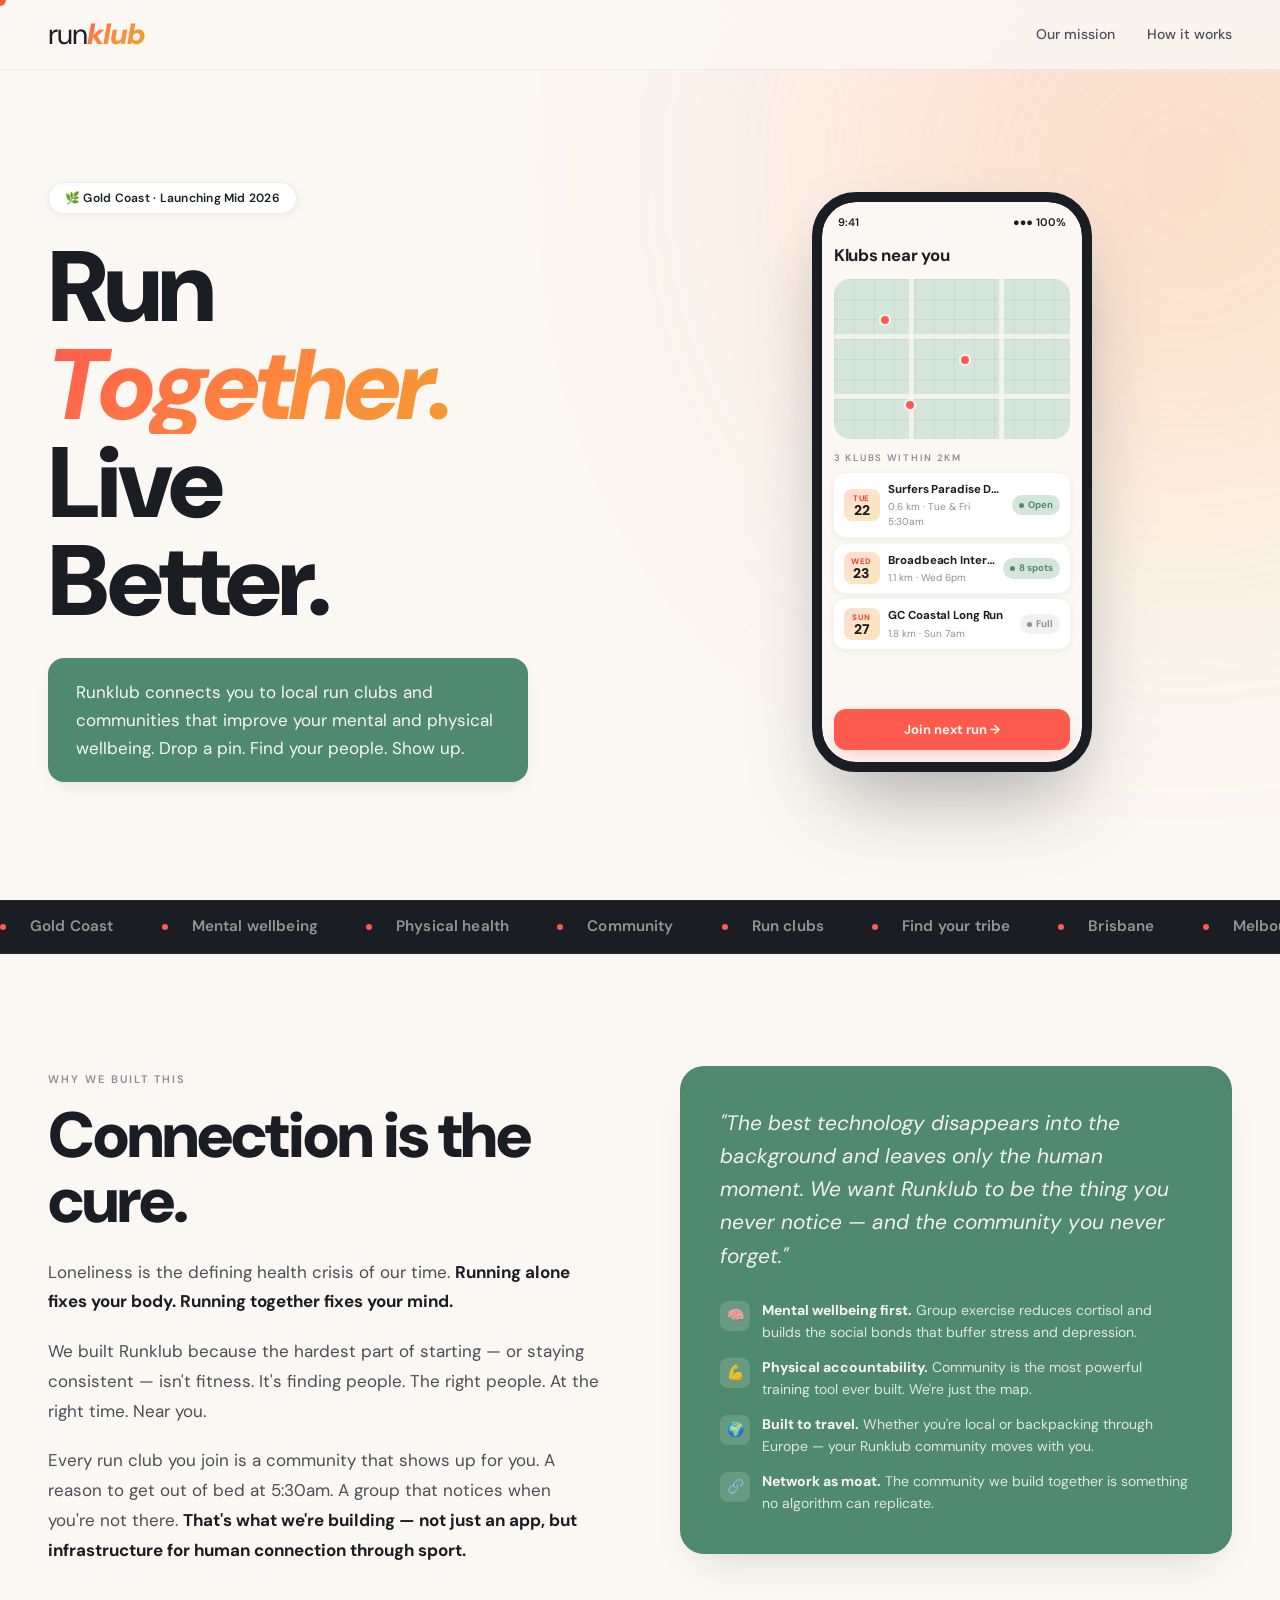
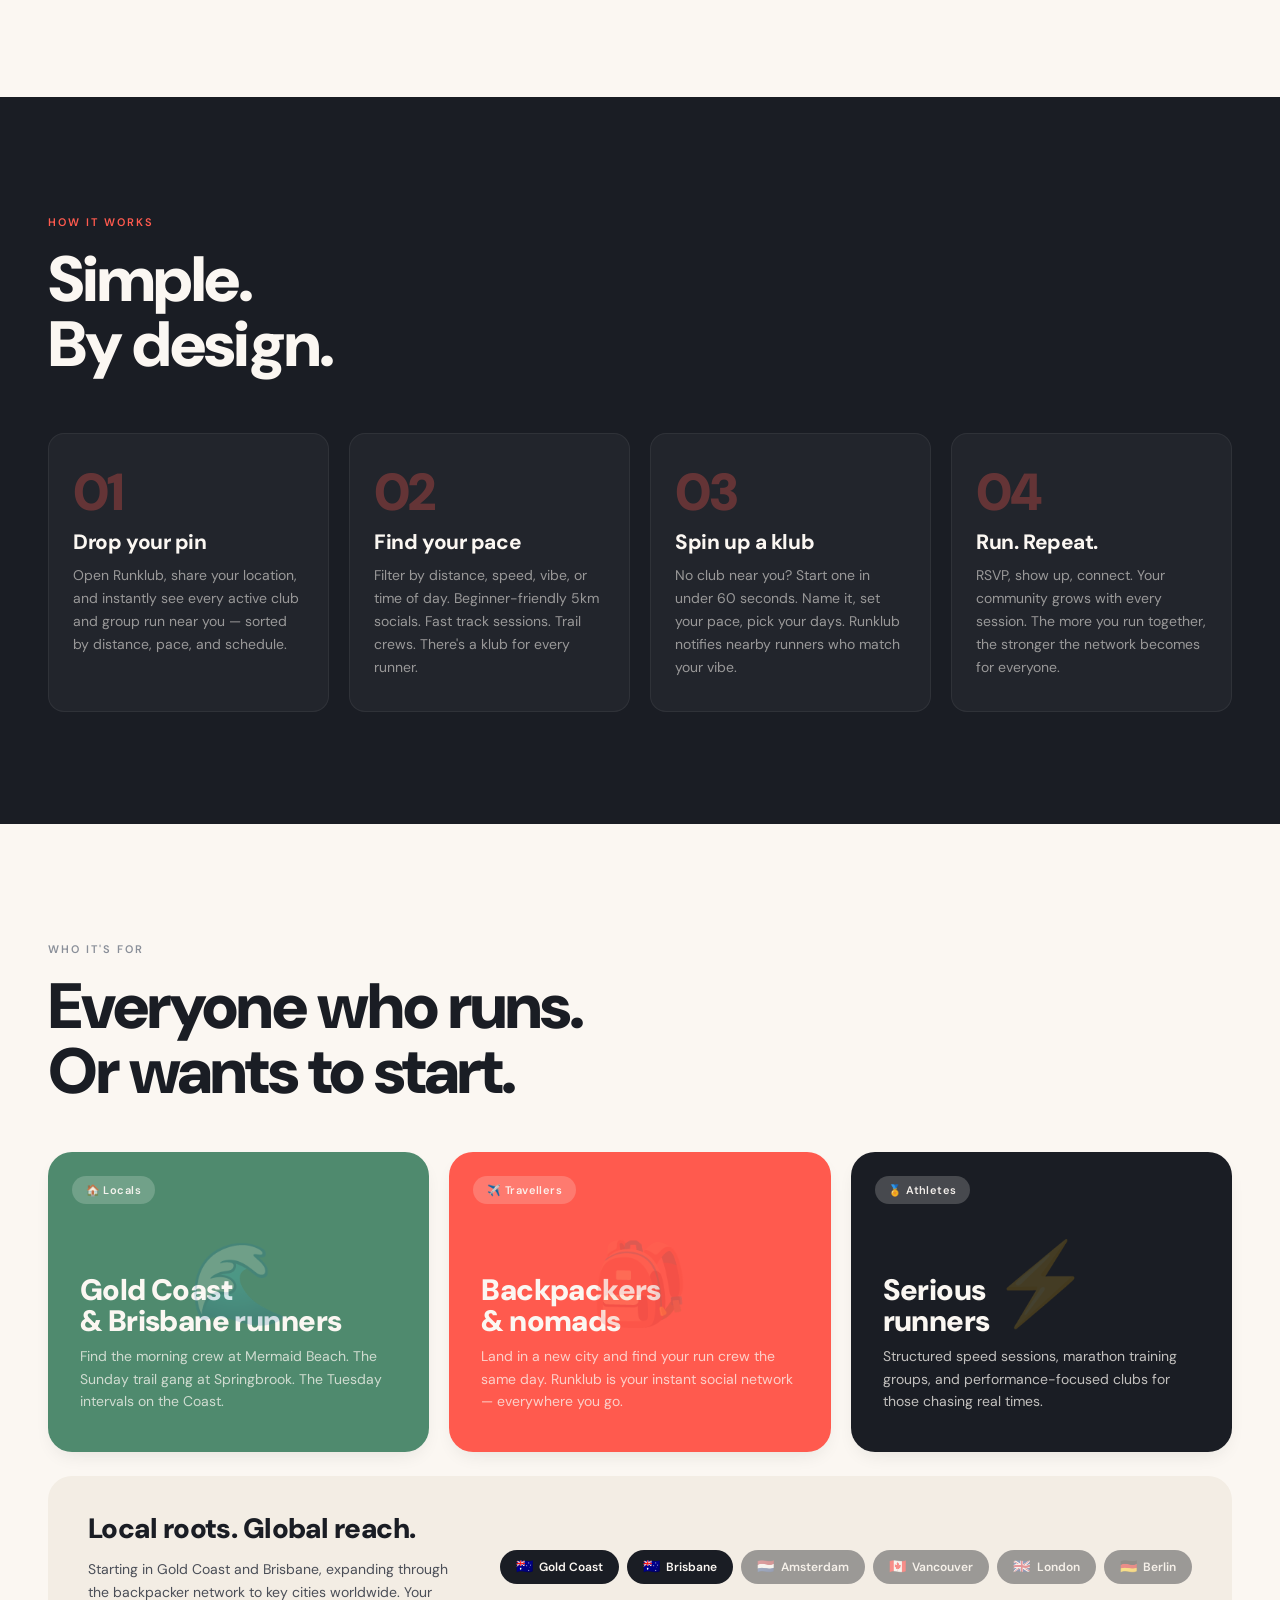
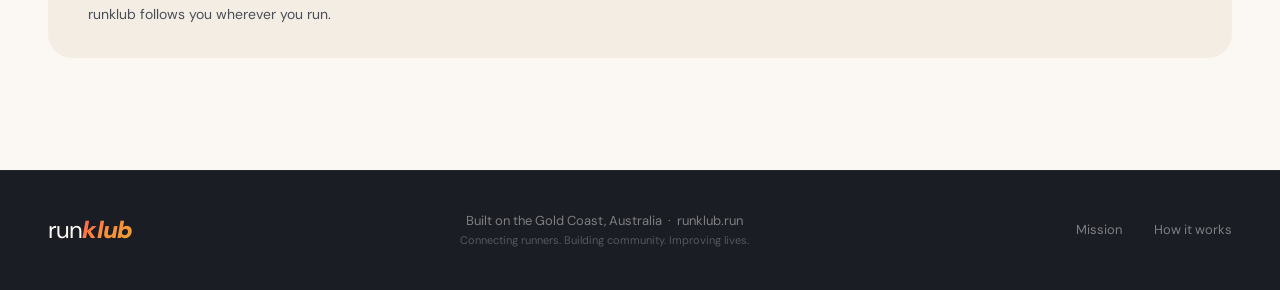
==== commit 07a30999: "Brand Alignment Edits" ====
--- a/index.html
+++ b/index.html
@@ -5,195 +5,494 @@
 <meta name="viewport" content="width=device-width, initial-scale=1.0">
 <title>Runklub — Run Together. Live Better.</title>
 <meta name="description" content="Runklub connects runners with local clubs and communities that improve mental and physical wellbeing. Find your tribe. Gold Coast, Australia.">
+<link rel="icon" type="image/svg+xml" href="/favicon.svg">
+<link rel="icon" type="image/png" sizes="32x32" href="/favicon-32x32.png">
+<link rel="icon" type="image/png" sizes="16x16" href="/favicon-16x16.png">
+<link rel="apple-touch-icon" sizes="180x180" href="/apple-touch-icon.png">
 <link rel="preconnect" href="https://fonts.googleapis.com">
-<link href="https://fonts.googleapis.com/css2?family=Bebas+Neue&family=Instrument+Sans:ital,wght@0,400;0,500;0,600;1,400&display=swap" rel="stylesheet">
+<link rel="preconnect" href="https://fonts.gstatic.com" crossorigin>
+<link href="https://fonts.googleapis.com/css2?family=DM+Sans:ital,opsz,wght@0,9..40,400;0,9..40,500;0,9..40,600;0,9..40,700;0,9..40,800;0,9..40,900;1,9..40,900&display=swap" rel="stylesheet">
 <style>
 *, *::before, *::after { box-sizing: border-box; margin: 0; padding: 0; }
 
 :root {
-  --ink: #0d0f0c;
-  --paper: #f0ede6;
-  --grass: #2d5a1b;
-  --acid: #b8ff3c;
-  --warm: #e8d5b0;
-  --mist: #c8d4c0;
-  --rust: #c4521a;
-  --text-muted: #6b7a63;
-  --card-bg: #f7f4ed;
-  --border: rgba(45,90,27,0.12);
+  --canvas: #FBF7F2;
+  --canvas-alt: #F3EDE4;
+  --surface: #FFFFFF;
+  --coral: #FF5A4E;
+  --coral-deep: #E8422F;
+  --coral-soft: #FFD9D3;
+  --gold: #E8A62C;
+  --gold-soft: #F7E4B8;
+  --sage: #4F8A6E;
+  --sage-soft: #D4E5D9;
+  --ink: #1A1D24;
+  --ink-soft: #4A4E57;
+  --ink-muted: #8A8F99;
+  --sunset: linear-gradient(135deg, #FF5A4E 0%, #FF8A3D 45%, #E8A62C 100%);
+  --sunset-soft: linear-gradient(135deg, #FFD9D3 0%, #FFE4C9 50%, #F7E4B8 100%);
+
+  --radius-sm: 8px;
+  --radius-md: 12px;
+  --radius-lg: 16px;
+  --radius-xl: 24px;
+  --radius-full: 999px;
+
+  --shadow-sm: 0 2px 8px rgba(26, 29, 36, 0.06);
+  --shadow-md: 0 8px 20px -8px rgba(26, 29, 36, 0.12);
+  --shadow-lg: 0 20px 40px -20px rgba(26, 29, 36, 0.18);
+  --shadow-coral: 0 8px 20px -8px rgba(255, 90, 78, 0.45);
 }
 
 html { scroll-behavior: smooth; font-size: 16px; }
 
 body {
-  background: var(--paper);
+  font-family: 'DM Sans', -apple-system, sans-serif;
+  background: var(--canvas);
   color: var(--ink);
-  font-family: 'Instrument Sans', sans-serif;
+  -webkit-font-smoothing: antialiased;
   overflow-x: hidden;
   cursor: none;
+  line-height: 1.5;
 }
 
 .cursor {
-  width: 12px; height: 12px; background: var(--acid); border-radius: 50%;
+  width: 12px; height: 12px; background: var(--coral); border-radius: 50%;
   position: fixed; top: 0; left: 0; pointer-events: none; z-index: 9999;
   transform: translate(-50%, -50%); transition: transform 0.1s, width 0.2s, height 0.2s;
   mix-blend-mode: multiply;
 }
 .cursor.big { width: 40px; height: 40px; }
 
+/* Wordmark */
+.wordmark { font-family: 'DM Sans', sans-serif; letter-spacing: -0.035em; line-height: 1; display: inline-block; text-decoration: none; }
+.wordmark-run { font-weight: 400; font-style: normal; color: inherit; }
+.wordmark-klub {
+  font-weight: 900; font-style: italic;
+  background: var(--sunset);
+  -webkit-background-clip: text; background-clip: text; -webkit-text-fill-color: transparent;
+}
+
+/* Nav */
 nav {
   position: fixed; top: 0; left: 0; right: 0; z-index: 200;
   display: flex; align-items: center; justify-content: space-between;
-  padding: 1.25rem 3rem; background: rgba(240,237,230,0.9);
-  backdrop-filter: blur(16px); border-bottom: 1px solid var(--border);
-}
-.logo { font-family: 'Bebas Neue', sans-serif; font-size: 1.8rem; letter-spacing: 0.04em; color: var(--ink); line-height: 1; }
-.logo em { color: var(--grass); font-style: normal; }
+  padding: 1.25rem 3rem;
+  background: rgba(251, 247, 242, 0.85);
+  backdrop-filter: blur(16px);
+  border-bottom: 1px solid rgba(26, 29, 36, 0.06);
+}
+.logo { font-size: 1.8rem; color: var(--ink); }
 .nav-right { display: flex; align-items: center; gap: 2rem; }
-.nav-right a { font-size: 14px; font-weight: 500; color: var(--text-muted); text-decoration: none; transition: color 0.2s; }
+.nav-right a { font-size: 14px; font-weight: 500; color: var(--ink-soft); text-decoration: none; transition: color 0.2s; }
 .nav-right a:hover { color: var(--ink); }
-.hero { min-height: 100vh; padding: 9rem 3rem 5rem; display: grid; grid-template-columns: 1fr 1fr; gap: 4rem; align-items: center; max-width: 1300px; margin: 0 auto; position: relative; }
+
+/* Hero */
+.hero {
+  min-height: 100vh;
+  padding: 9rem 3rem 5rem;
+  display: grid; grid-template-columns: 1fr 1fr; gap: 4rem;
+  align-items: center; max-width: 1300px; margin: 0 auto;
+  position: relative; overflow: hidden;
+}
+.hero::before {
+  content: ''; position: absolute;
+  top: -20%; right: -20%;
+  width: 55vw; height: 55vw;
+  background: var(--sunset);
+  border-radius: 50%;
+  filter: blur(140px);
+  opacity: 0.22;
+  z-index: 0;
+  pointer-events: none;
+}
+.hero > * { position: relative; z-index: 1; }
 .hero-eyebrow { display: flex; align-items: center; gap: 0.75rem; margin-bottom: 1.5rem; }
-.eyebrow-pill { background: var(--acid); color: var(--ink); font-size: 12px; font-weight: 600; padding: 0.3rem 0.9rem; border-radius: 100px; letter-spacing: 0.06em; text-transform: uppercase; }
-.eyebrow-text { font-size: 13px; color: var(--text-muted); font-style: italic; }
-h1 { font-family: 'Bebas Neue', sans-serif; font-size: clamp(5rem, 9vw, 9rem); line-height: 0.92; letter-spacing: 0.01em; margin-bottom: 2rem; }
-h1 .line-green { color: var(--grass); display: block; }
-h1 .line-rust { color: var(--rust); display: block; }
-.hero-body { font-size: 1.15rem; color: var(--text-muted); max-width: 440px; line-height: 1.75; margin-bottom: 2.5rem; }
-.hero-body strong { color: var(--ink); font-weight: 600; }
-.hero-banner { background: var(--grass); color: var(--paper); padding: 1.25rem 1.75rem; border-radius: 16px; font-size: 1.05rem; line-height: 1.7; max-width: 480px; margin-bottom: 2.5rem; }
-.hero-ctas { display: flex; gap: 1rem; flex-wrap: wrap; }
-.btn-dl { display: flex; align-items: center; gap: 0.6rem; background: var(--ink); color: var(--paper); padding: 0.875rem 1.75rem; border-radius: 14px; font-size: 15px; font-weight: 600; text-decoration: none; border: none; cursor: pointer; transition: background 0.2s, transform 0.15s; }
-.btn-dl:hover { background: var(--grass); transform: scale(0.98); }
-.btn-dl-icon { font-size: 20px; }
-.btn-dl-text { display: flex; flex-direction: column; line-height: 1.2; }
-.btn-dl-sub { font-size: 10px; font-weight: 400; opacity: 0.7; text-transform: uppercase; letter-spacing: 0.08em; }
-.btn-dl-label { font-size: 15px; font-weight: 600; }
-.btn-secondary { background: transparent; color: var(--ink); padding: 0.875rem 1.75rem; border-radius: 14px; font-size: 15px; font-weight: 500; border: 1.5px solid var(--border); cursor: pointer; transition: border-color 0.2s, transform 0.15s; font-family: 'Instrument Sans', sans-serif; }
-.btn-secondary:hover { border-color: var(--grass); transform: scale(0.98); }
-
-.hero-visual { position: relative; display: flex; justify-content: center; align-items: center; height: 600px; }
-.hero-bg-circle { position: absolute; width: 420px; height: 420px; border-radius: 50%; background: var(--mist); opacity: 0.5; }
-.phone-mockup { width: 270px; height: 560px; background: var(--ink); border-radius: 40px; border: 8px solid var(--ink); overflow: hidden; position: relative; z-index: 2; box-shadow: 24px 32px 80px rgba(13,15,12,0.2); }
-.phone-inner { width: 100%; height: 100%; background: #111; border-radius: 32px; overflow: hidden; display: flex; flex-direction: column; }
-.phone-status { display: flex; justify-content: space-between; padding: 0.75rem 1rem 0.25rem; font-size: 11px; color: rgba(255,255,255,0.5); }
-.phone-content { flex: 1; padding: 0.5rem 0.75rem; overflow: hidden; }
-.phone-map-area { height: 200px; background: #1a1f18; border-radius: 18px; position: relative; overflow: hidden; margin-bottom: 1rem; }
-.map-lines { position: absolute; inset: 0; background-image: linear-gradient(rgba(184,255,60,0.06) 1px, transparent 1px), linear-gradient(90deg, rgba(184,255,60,0.06) 1px, transparent 1px); background-size: 20px 20px; }
-.map-road { position: absolute; background: rgba(255,255,255,0.07); }
-.road-h { height: 6px; left: 0; right: 0; }
-.road-v { width: 6px; top: 0; bottom: 0; }
-.road-1 { top: 70px; } .road-2 { top: 140px; } .road-3 { left: 80px; } .road-4 { left: 160px; }
+.eyebrow-pill {
+  background: var(--surface);
+  border: 1px solid rgba(26,29,36,0.08);
+  color: var(--ink);
+  font-size: 12px; font-weight: 600;
+  padding: 0.4rem 1rem;
+  border-radius: var(--radius-full);
+  letter-spacing: 0.02em;
+  box-shadow: var(--shadow-sm);
+}
+h1 {
+  font-weight: 900;
+  font-size: clamp(3.25rem, 8vw, 6.25rem);
+  line-height: 0.98;
+  letter-spacing: -0.035em;
+  margin-bottom: 1.75rem;
+  color: var(--ink);
+}
+h1 .hl-line { display: block; }
+h1 .hl-em {
+  font-style: italic; font-weight: 900;
+  background: var(--sunset);
+  -webkit-background-clip: text; background-clip: text; -webkit-text-fill-color: transparent;
+}
+.hero-banner {
+  background: var(--sage);
+  color: var(--canvas);
+  padding: 1.25rem 1.75rem;
+  border-radius: var(--radius-lg);
+  font-size: 1.0625rem;
+  line-height: 1.65;
+  max-width: 480px;
+  box-shadow: var(--shadow-md);
+}
+
+/* Hero phone mockup */
+.hero-visual { position: relative; display: flex; justify-content: center; align-items: center; height: 620px; }
+.phone-mockup {
+  width: 280px; height: 580px;
+  background: var(--ink);
+  border-radius: 44px;
+  border: 10px solid var(--ink);
+  overflow: hidden;
+  position: relative; z-index: 2;
+  box-shadow: 0 40px 80px -20px rgba(26, 29, 36, 0.35);
+}
+.phone-inner {
+  width: 100%; height: 100%;
+  background: var(--canvas);
+  border-radius: 34px; overflow: hidden;
+  display: flex; flex-direction: column;
+}
+.phone-status {
+  display: flex; justify-content: space-between;
+  padding: 0.75rem 1rem 0.4rem;
+  font-size: 11px; font-weight: 600;
+  color: var(--ink);
+}
+.phone-content { flex: 1; padding: 0.4rem 0.75rem 0.75rem; overflow: hidden; display: flex; flex-direction: column; }
+.phone-title { font-size: 1.05rem; font-weight: 700; color: var(--ink); letter-spacing: -0.015em; margin-bottom: 0.65rem; }
+.phone-map-area {
+  height: 160px;
+  background: var(--sage-soft);
+  border-radius: var(--radius-lg);
+  position: relative; overflow: hidden;
+  margin-bottom: 0.75rem;
+}
+.map-lines {
+  position: absolute; inset: 0;
+  background-image:
+    linear-gradient(rgba(26,29,36,0.05) 1px, transparent 1px),
+    linear-gradient(90deg, rgba(26,29,36,0.05) 1px, transparent 1px);
+  background-size: 20px 20px;
+}
+.map-road { position: absolute; background: var(--canvas); opacity: 0.75; }
+.road-h { height: 5px; left: 0; right: 0; }
+.road-v { width: 5px; top: 0; bottom: 0; }
+.road-1 { top: 55px; }
+.road-2 { top: 115px; }
+.road-3 { left: 75px; }
+.road-4 { left: 165px; }
 .pin { position: absolute; display: flex; align-items: center; justify-content: center; }
-.pin-dot { width: 10px; height: 10px; border-radius: 50%; background: var(--acid); z-index: 2; position: relative; }
-.pin-pulse { position: absolute; width: 28px; height: 28px; border-radius: 50%; border: 2px solid var(--acid); opacity: 0; animation: ping 2.4s ease-out infinite; }
+.pin-dot {
+  width: 12px; height: 12px; border-radius: 50%;
+  background: var(--coral);
+  border: 2px solid var(--canvas);
+  z-index: 2; position: relative;
+  box-shadow: var(--shadow-coral);
+}
+.pin-pulse {
+  position: absolute;
+  width: 28px; height: 28px; border-radius: 50%;
+  border: 2px solid var(--coral);
+  opacity: 0;
+  animation: ping 2.4s ease-out infinite;
+}
 @keyframes ping { 0% { transform: scale(0.3); opacity: 0.7; } 100% { transform: scale(2.2); opacity: 0; } }
-.pin-a { top: 55px; left: 50px; } .pin-b { top: 90px; left: 130px; } .pin-c { top: 130px; left: 80px; }
-.nearby-label { font-size: 11px; font-weight: 600; color: rgba(255,255,255,0.5); letter-spacing: 0.08em; text-transform: uppercase; margin-bottom: 0.5rem; }
-.klub-row { background: #1a1f18; border-radius: 14px; padding: 0.65rem 0.75rem; margin-bottom: 0.5rem; display: flex; align-items: center; gap: 0.6rem; animation: slideUp 0.5s ease both; }
+.pin-a { top: 35px; left: 45px; }
+.pin-b { top: 75px; left: 125px; }
+.pin-c { top: 120px; left: 70px; }
+.phone-overline {
+  font-size: 9.5px; font-weight: 600;
+  color: var(--ink-muted);
+  letter-spacing: 0.18em; text-transform: uppercase;
+  margin-bottom: 0.5rem;
+}
+.event-row {
+  background: var(--surface);
+  border-radius: var(--radius-md);
+  padding: 0.5rem 0.6rem;
+  margin-bottom: 0.4rem;
+  display: flex; align-items: center; gap: 0.55rem;
+  box-shadow: var(--shadow-sm);
+  animation: slideUp 0.5s ease both;
+}
 @keyframes slideUp { from { opacity: 0; transform: translateY(12px); } to { opacity: 1; transform: translateY(0); } }
-.klub-row:nth-child(2) { animation-delay: 0.15s; } .klub-row:nth-child(3) { animation-delay: 0.3s; }
-.klub-avatar { width: 34px; height: 34px; border-radius: 10px; display: flex; align-items: center; justify-content: center; font-size: 16px; flex-shrink: 0; }
-.k-green { background: rgba(184,255,60,0.12); } .k-rust { background: rgba(196,82,26,0.15); } .k-mist { background: rgba(200,212,192,0.15); }
-.klub-details { flex: 1; min-width: 0; }
-.klub-name { font-size: 12px; font-weight: 600; color: #f0ede6; white-space: nowrap; overflow: hidden; text-overflow: ellipsis; }
-.klub-sub { font-size: 10px; color: rgba(255,255,255,0.35); margin-top: 2px; }
-.klub-chip { font-size: 10px; font-weight: 600; padding: 3px 8px; border-radius: 100px; white-space: nowrap; }
-.chip-open { background: rgba(184,255,60,0.15); color: var(--acid); }
-.chip-full { background: rgba(255,255,255,0.07); color: rgba(255,255,255,0.4); }
-
-.float-card { position: absolute; background: white; border-radius: 16px; padding: 0.75rem 1rem; box-shadow: 0 8px 32px rgba(13,15,12,0.1); z-index: 3; border: 1px solid var(--border); }
-.float-1 { top: 60px; right: -30px; min-width: 160px; }
-.float-2 { bottom: 100px; left: -40px; }
-.float-stat { font-family: 'Bebas Neue', sans-serif; font-size: 2rem; color: var(--grass); line-height: 1; }
-.float-label { font-size: 11px; color: var(--text-muted); margin-top: 2px; }
-.float-wellbeing { display: flex; align-items: center; gap: 8px; }
-.wellbeing-bars { display: flex; gap: 3px; align-items: flex-end; }
-.wb { width: 6px; border-radius: 3px; background: var(--acid); }
-
-.ticker-wrap { background: var(--grass); overflow: hidden; padding: 0.9rem 0; border-top: 1px solid rgba(255,255,255,0.1); border-bottom: 1px solid rgba(255,255,255,0.1); }
-.ticker-track { display: flex; gap: 3rem; animation: ticker 28s linear infinite; white-space: nowrap; }
+.event-row:nth-of-type(2) { animation-delay: 0.15s; }
+.event-row:nth-of-type(3) { animation-delay: 0.3s; }
+.date-badge {
+  width: 36px; flex-shrink: 0;
+  background: var(--sunset-soft);
+  border-radius: var(--radius-sm);
+  padding: 0.28rem 0;
+  text-align: center;
+  line-height: 1;
+}
+.date-dow { display: block; font-size: 8px; font-weight: 700; color: var(--coral-deep); letter-spacing: 0.1em; }
+.date-day { display: block; font-size: 14px; font-weight: 900; color: var(--ink); margin-top: 1px; letter-spacing: -0.02em; }
+.event-body { flex: 1; min-width: 0; }
+.event-title { font-size: 11.5px; font-weight: 700; color: var(--ink); white-space: nowrap; overflow: hidden; text-overflow: ellipsis; letter-spacing: -0.01em; }
+.event-meta { font-size: 10px; color: var(--ink-muted); margin-top: 1px; }
+.going-chip {
+  font-size: 9.5px; font-weight: 700;
+  padding: 3px 7px;
+  border-radius: var(--radius-full);
+  background: var(--sage-soft);
+  color: var(--sage);
+  display: flex; align-items: center; gap: 4px;
+  white-space: nowrap;
+}
+.going-chip.muted { background: rgba(26,29,36,0.06); color: var(--ink-muted); }
+.going-dot { width: 5px; height: 5px; border-radius: 50%; background: var(--sage); }
+.going-chip.muted .going-dot { background: var(--ink-muted); }
+.phone-cta {
+  margin-top: auto;
+  background: var(--coral);
+  color: var(--canvas);
+  font-family: 'DM Sans', sans-serif;
+  font-weight: 700;
+  font-size: 13px;
+  padding: 0.75rem 1rem;
+  border-radius: var(--radius-md);
+  border: none;
+  cursor: none;
+  box-shadow: var(--shadow-coral);
+  letter-spacing: -0.005em;
+}
+
+/* Ticker */
+.ticker-wrap {
+  background: var(--ink);
+  overflow: hidden;
+  padding: 0.9rem 0;
+  border-top: 1px solid rgba(251,247,242,0.05);
+  border-bottom: 1px solid rgba(251,247,242,0.05);
+}
+.ticker-track { display: flex; gap: 3rem; animation: ticker 32s linear infinite; white-space: nowrap; }
 @keyframes ticker { from { transform: translateX(0); } to { transform: translateX(-50%); } }
-.ticker-item { font-family: 'Bebas Neue', sans-serif; font-size: 1.3rem; letter-spacing: 0.06em; color: rgba(240,237,230,0.5); display: flex; align-items: center; gap: 1.5rem; }
-.ticker-dot { width: 6px; height: 6px; border-radius: 50%; background: var(--acid); flex-shrink: 0; }
-
+.ticker-item {
+  font-size: 0.95rem; font-weight: 600;
+  color: rgba(251,247,242,0.55);
+  letter-spacing: 0.01em;
+  display: flex; align-items: center; gap: 1.5rem;
+}
+.ticker-dot { width: 6px; height: 6px; border-radius: 50%; background: var(--coral); flex-shrink: 0; }
+
+/* Shared section label */
+.section-tag {
+  display: inline-block;
+  font-size: 11px; font-weight: 600;
+  color: var(--ink-muted);
+  letter-spacing: 0.18em; text-transform: uppercase;
+  margin-bottom: 1rem;
+}
+
+h2 {
+  font-weight: 900;
+  font-size: clamp(2.5rem, 5vw, 4.5rem);
+  line-height: 1.02;
+  letter-spacing: -0.03em;
+  margin-bottom: 1.5rem;
+  color: var(--ink);
+}
+
+/* Why */
 .why-section { padding: 7rem 3rem; max-width: 1300px; margin: 0 auto; }
 .why-grid { display: grid; grid-template-columns: 1fr 1fr; gap: 5rem; align-items: start; }
-.section-tag { display: inline-block; font-size: 12px; font-weight: 600; color: var(--grass); letter-spacing: 0.1em; text-transform: uppercase; margin-bottom: 1rem; border-bottom: 2px solid var(--acid); padding-bottom: 2px; }
-h2 { font-family: 'Bebas Neue', sans-serif; font-size: clamp(3rem, 5vw, 5.5rem); line-height: 0.95; letter-spacing: 0.01em; margin-bottom: 1.5rem; }
-.body-text { font-size: 1.05rem; color: var(--text-muted); line-height: 1.8; margin-bottom: 1.25rem; }
-.body-text strong { color: var(--ink); font-weight: 600; }
-.stat-pair { display: grid; grid-template-columns: 1fr 1fr; gap: 1rem; margin-top: 2.5rem; }
-.stat-block { background: var(--card-bg); border: 1px solid var(--border); border-radius: 16px; padding: 1.25rem; }
-.stat-num { font-family: 'Bebas Neue', sans-serif; font-size: 3rem; color: var(--grass); line-height: 1; }
-.stat-txt { font-size: 13px; color: var(--text-muted); margin-top: 0.25rem; line-height: 1.4; }
-
-.manifesto-block { background: var(--grass); border-radius: 24px; padding: 2.5rem; color: var(--paper); }
-.manifesto-block blockquote { font-family: 'Instrument Sans', sans-serif; font-size: 1.4rem; font-style: italic; line-height: 1.6; font-weight: 400; margin-bottom: 1.5rem; opacity: 0.92; }
-.manifesto-pillars { display: flex; flex-direction: column; gap: 0.75rem; }
-.pillar { display: flex; align-items: flex-start; gap: 0.75rem; font-size: 14px; opacity: 0.8; line-height: 1.5; }
-.pillar-icon { width: 28px; height: 28px; border-radius: 8px; background: rgba(184,255,60,0.2); display: flex; align-items: center; justify-content: center; font-size: 14px; flex-shrink: 0; margin-top: 1px; }
-
+.body-text {
+  font-size: 1.0625rem;
+  color: var(--ink-soft);
+  line-height: 1.75;
+  margin-bottom: 1.25rem;
+}
+.body-text strong { color: var(--ink); font-weight: 700; }
+
+/* Manifesto */
+.manifesto-block {
+  background: var(--sage);
+  border-radius: var(--radius-xl);
+  padding: 2.5rem;
+  color: var(--canvas);
+  box-shadow: var(--shadow-lg);
+}
+.manifesto-block blockquote {
+  font-size: 1.3rem;
+  font-style: italic;
+  font-weight: 400;
+  line-height: 1.6;
+  margin-bottom: 1.75rem;
+  color: var(--canvas);
+  opacity: 0.95;
+}
+.manifesto-pillars { display: flex; flex-direction: column; gap: 0.85rem; }
+.pillar {
+  display: flex; align-items: flex-start; gap: 0.75rem;
+  font-size: 14px; line-height: 1.55;
+  color: rgba(251,247,242,0.85);
+}
+.pillar strong { color: var(--canvas); font-weight: 700; }
+.pillar-icon {
+  width: 30px; height: 30px;
+  border-radius: var(--radius-sm);
+  background: rgba(251,247,242,0.15);
+  display: flex; align-items: center; justify-content: center;
+  font-size: 14px; flex-shrink: 0;
+  margin-top: 1px;
+}
+
+/* How */
 .how-section { background: var(--ink); padding: 7rem 3rem; }
 .how-inner { max-width: 1300px; margin: 0 auto; }
-.how-inner .section-tag { color: var(--acid); border-color: var(--acid); }
-.how-inner h2 { color: var(--paper); }
-.steps-row { display: grid; grid-template-columns: repeat(4, 1fr); gap: 1.5rem; margin-top: 4rem; }
-.step-card { background: #1a1f18; border-radius: 20px; padding: 2rem 1.5rem; border: 1px solid rgba(255,255,255,0.06); transition: border-color 0.2s, transform 0.2s; position: relative; overflow: hidden; }
-.step-card::before { content: ''; position: absolute; top: 0; left: 0; right: 0; height: 2px; background: var(--acid); transform: scaleX(0); transition: transform 0.3s; transform-origin: left; }
+.how-inner .section-tag { color: var(--coral); }
+.how-inner h2 { color: var(--canvas); }
+.steps-row { display: grid; grid-template-columns: repeat(4, 1fr); gap: 1.25rem; margin-top: 3.5rem; }
+.step-card {
+  background: rgba(251,247,242,0.04);
+  border: 1px solid rgba(251,247,242,0.06);
+  border-radius: var(--radius-lg);
+  padding: 2rem 1.5rem;
+  transition: border-color 0.2s, transform 0.2s, background 0.2s;
+  position: relative;
+  overflow: hidden;
+}
+.step-card::before {
+  content: ''; position: absolute; top: 0; left: 0; right: 0;
+  height: 2px; background: var(--coral);
+  transform: scaleX(0); transition: transform 0.3s; transform-origin: left;
+}
 .step-card:hover::before { transform: scaleX(1); }
-.step-card:hover { border-color: rgba(184,255,60,0.15); transform: translateY(-6px); }
-.step-num { font-family: 'Bebas Neue', sans-serif; font-size: 4rem; color: rgba(184,255,60,0.15); line-height: 1; margin-bottom: 1rem; }
-.step-card h3 { font-family: 'Bebas Neue', sans-serif; font-size: 1.6rem; letter-spacing: 0.02em; color: var(--paper); margin-bottom: 0.75rem; }
-.step-card p { font-size: 14px; color: rgba(240,237,230,0.45); line-height: 1.7; }
-
+.step-card:hover {
+  border-color: rgba(255, 90, 78, 0.22);
+  transform: translateY(-6px);
+  background: rgba(251,247,242,0.06);
+}
+.step-num {
+  font-size: 3.25rem; font-weight: 900;
+  color: rgba(255, 90, 78, 0.3);
+  line-height: 1;
+  margin-bottom: 0.75rem;
+  letter-spacing: -0.03em;
+}
+.step-card h3 {
+  font-size: 1.3rem;
+  font-weight: 800;
+  color: var(--canvas);
+  letter-spacing: -0.02em;
+  margin-bottom: 0.6rem;
+  line-height: 1.15;
+}
+.step-card p {
+  font-size: 14px;
+  color: rgba(251,247,242,0.55);
+  line-height: 1.65;
+}
+
+/* Audience */
 .audience-section { padding: 7rem 3rem; max-width: 1300px; margin: 0 auto; }
-.audience-grid { display: grid; grid-template-columns: repeat(3, 1fr); gap: 1.5rem; margin-top: 3.5rem; }
-.audience-card { border-radius: 24px; padding: 2.5rem 2rem; position: relative; overflow: hidden; min-height: 300px; display: flex; flex-direction: column; justify-content: flex-end; cursor: default; transition: transform 0.25s; }
-.audience-card:hover { transform: scale(1.02); }
-.card-local { background: var(--grass); } .card-backpacker { background: var(--rust); } .card-pro { background: var(--ink); }
-.card-badge { position: absolute; top: 1.5rem; left: 1.5rem; background: rgba(255,255,255,0.15); color: rgba(255,255,255,0.9); font-size: 11px; font-weight: 600; padding: 0.3rem 0.8rem; border-radius: 100px; letter-spacing: 0.06em; text-transform: uppercase; }
-.card-big-icon { position: absolute; top: 50%; left: 50%; transform: translate(-50%, -65%); font-size: 5rem; opacity: 0.15; }
-.audience-card h3 { font-family: 'Bebas Neue', sans-serif; font-size: 2rem; color: white; letter-spacing: 0.02em; margin-bottom: 0.5rem; line-height: 1.1; }
-.audience-card p { font-size: 14px; color: rgba(255,255,255,0.65); line-height: 1.6; }
-
-.global-row { margin-top: 2rem; background: var(--card-bg); border: 1px solid var(--border); border-radius: 20px; padding: 2rem 2.5rem; display: flex; align-items: center; gap: 3rem; }
+.audience-grid { display: grid; grid-template-columns: repeat(3, 1fr); gap: 1.25rem; margin-top: 3rem; }
+.audience-card {
+  border-radius: var(--radius-xl);
+  padding: 2.5rem 2rem;
+  position: relative; overflow: hidden;
+  min-height: 300px;
+  display: flex; flex-direction: column; justify-content: flex-end;
+  cursor: default;
+  transition: transform 0.25s;
+  box-shadow: var(--shadow-md);
+}
+.audience-card:hover { transform: translateY(-4px); }
+.card-local { background: var(--sage); }
+.card-backpacker { background: var(--coral); }
+.card-pro { background: var(--ink); }
+.card-badge {
+  position: absolute; top: 1.5rem; left: 1.5rem;
+  background: rgba(251,247,242,0.2);
+  color: rgba(251,247,242,0.95);
+  font-size: 11px; font-weight: 600;
+  padding: 0.35rem 0.85rem;
+  border-radius: var(--radius-full);
+  letter-spacing: 0.04em;
+}
+.card-big-icon {
+  position: absolute; top: 50%; left: 50%;
+  transform: translate(-50%, -65%);
+  font-size: 5rem; opacity: 0.18;
+}
+.audience-card h3 {
+  font-size: 1.85rem;
+  font-weight: 900;
+  color: var(--canvas);
+  letter-spacing: -0.02em;
+  margin-bottom: 0.5rem;
+  line-height: 1.05;
+}
+.audience-card p {
+  font-size: 14px;
+  color: rgba(251,247,242,0.75);
+  line-height: 1.6;
+}
+
+/* Global row */
+.global-row {
+  margin-top: 1.5rem;
+  background: var(--canvas-alt);
+  border-radius: var(--radius-xl);
+  padding: 2rem 2.5rem;
+  display: flex; align-items: center; gap: 3rem;
+}
 .global-text { flex: 1; }
-.global-text h3 { font-family: 'Bebas Neue', sans-serif; font-size: 2rem; margin-bottom: 0.5rem; letter-spacing: 0.01em; }
-.global-text p { font-size: 14px; color: var(--text-muted); line-height: 1.6; }
+.global-text h3 {
+  font-size: 1.75rem; font-weight: 900;
+  color: var(--ink);
+  margin-bottom: 0.5rem;
+  letter-spacing: -0.02em;
+}
+.global-text p {
+  font-size: 14px;
+  color: var(--ink-soft);
+  line-height: 1.6;
+}
 .city-chips { display: flex; gap: 0.5rem; flex-wrap: wrap; }
-.city-chip { background: var(--ink); color: var(--paper); font-size: 12px; font-weight: 500; padding: 0.4rem 1rem; border-radius: 100px; display: flex; align-items: center; gap: 0.4rem; }
-.chip-flag { font-size: 14px; } .chip-soon { opacity: 0.4; }
-
-.insta-section { background: var(--warm); padding: 5rem 3rem; border-top: 1px solid var(--border); border-bottom: 1px solid var(--border); }
-.insta-inner { max-width: 1300px; margin: 0 auto; display: grid; grid-template-columns: 1fr 1fr; gap: 5rem; align-items: center; }
-.insta-handle { display: flex; align-items: center; gap: 0.75rem; margin-bottom: 1.5rem; }
-.insta-icon { width: 42px; height: 42px; border-radius: 12px; background: linear-gradient(135deg, #f09433 0%, #e6683c 25%, #dc2743 50%, #cc2366 75%, #bc1888 100%); display: flex; align-items: center; justify-content: center; font-size: 20px; }
-.handle-text { font-family: 'Bebas Neue', sans-serif; font-size: 1.5rem; letter-spacing: 0.04em; }
-.handle-sub { font-size: 13px; color: var(--text-muted); }
-.insta-feed { display: grid; grid-template-columns: repeat(3, 1fr); gap: 0.75rem; }
-.insta-post { aspect-ratio: 1; border-radius: 12px; overflow: hidden; position: relative; background: var(--card-bg); border: 1px solid var(--border); display: flex; align-items: center; justify-content: center; }
-.insta-post-inner { text-align: center; font-size: 2rem; opacity: 0.25; }
-.insta-coming { position: absolute; inset: 0; background: rgba(13,15,12,0.7); display: flex; align-items: center; justify-content: center; font-size: 11px; font-weight: 600; color: rgba(255,255,255,0.6); letter-spacing: 0.06em; border-radius: 12px; }
-
-footer { background: var(--ink); border-top: 1px solid rgba(255,255,255,0.06); padding: 2.5rem 3rem; display: flex; align-items: center; justify-content: space-between; color: rgba(240,237,230,0.3); font-size: 13px; }
-.footer-logo { font-family: 'Bebas Neue', sans-serif; font-size: 1.5rem; color: var(--paper); letter-spacing: 0.04em; }
-.footer-logo em { color: var(--acid); font-style: normal; }
+.city-chip {
+  background: var(--ink);
+  color: var(--canvas);
+  font-size: 12px; font-weight: 600;
+  padding: 0.4rem 1rem;
+  border-radius: var(--radius-full);
+  display: flex; align-items: center; gap: 0.4rem;
+}
+.chip-flag { font-size: 14px; }
+.chip-soon { opacity: 0.4; }
+
+/* Footer */
+footer {
+  background: var(--ink);
+  border-top: 1px solid rgba(251,247,242,0.06);
+  padding: 2.5rem 3rem;
+  display: flex; align-items: center; justify-content: space-between;
+  color: rgba(251,247,242,0.45);
+  font-size: 13px;
+}
+.footer-logo { font-size: 1.5rem; color: var(--canvas); }
 .footer-links { display: flex; gap: 2rem; }
-.footer-links a { color: rgba(240,237,230,0.35); text-decoration: none; transition: color 0.2s; }
-.footer-links a:hover { color: var(--paper); }
+.footer-links a { color: rgba(251,247,242,0.45); text-decoration: none; transition: color 0.2s; }
+.footer-links a:hover { color: var(--canvas); }
 
 @media (max-width: 900px) {
-  .hero { grid-template-columns: 1fr; }
-  .hero-visual { height: 400px; order: -1; }
+  .hero { grid-template-columns: 1fr; padding: 8rem 1.5rem 4rem; }
+  .hero-visual { height: 500px; order: -1; }
   .why-grid { grid-template-columns: 1fr; gap: 3rem; }
   .steps-row { grid-template-columns: 1fr 1fr; }
   .audience-grid { grid-template-columns: 1fr; }
-  .insta-inner { grid-template-columns: 1fr; }
-  .global-row { flex-direction: column; gap: 1.5rem; }
+  .global-row { flex-direction: column; gap: 1.5rem; align-items: flex-start; }
   nav { padding: 1rem 1.5rem; }
   .nav-right a { display: none; }
-  .hero { padding: 8rem 1.5rem 4rem; }
   footer { flex-direction: column; gap: 1rem; text-align: center; }
 }
 </style>
@@ -203,7 +502,7 @@
 <div class="cursor" id="cursor"></div>
 
 <nav>
-  <div class="logo">run<em>klub</em></div>
+  <a href="/" class="logo wordmark"><span class="wordmark-run">run</span><span class="wordmark-klub">klub</span></a>
   <div class="nav-right">
     <a href="#why">Our mission</a>
     <a href="#how">How it works</a>
@@ -216,10 +515,10 @@
       <span class="eyebrow-pill">🌿 Gold Coast · Launching Mid 2026</span>
     </div>
     <h1>
-      <span>Run</span>
-      <span class="line-green">Together.</span>
-      <span class="line-rust">Live</span>
-      <span>Better.</span>
+      <span class="hl-line">Run</span>
+      <span class="hl-line hl-em">Together.</span>
+      <span class="hl-line">Live</span>
+      <span class="hl-line">Better.</span>
     </h1>
     <div class="hero-banner">
       Runklub connects you to local run clubs and communities that improve your mental and physical wellbeing. Drop a pin. Find your people. Show up.
@@ -227,12 +526,11 @@
   </div>
 
   <div class="hero-visual">
-    <div class="hero-bg-circle"></div>
     <div class="phone-mockup">
       <div class="phone-inner">
         <div class="phone-status"><span>9:41</span><span>●●● 100%</span></div>
         <div class="phone-content">
-          <div style="font-family:'Bebas Neue',sans-serif;font-size:1.3rem;color:#f0ede6;letter-spacing:0.04em;margin-bottom:0.75rem;">Klubs near you</div>
+          <div class="phone-title">Klubs near you</div>
           <div class="phone-map-area">
             <div class="map-lines"></div>
             <div class="map-road road-h road-1"></div>
@@ -243,31 +541,32 @@
             <div class="pin pin-b"><div class="pin-pulse" style="animation-delay:0.8s"></div><div class="pin-dot"></div></div>
             <div class="pin pin-c"><div class="pin-pulse" style="animation-delay:1.6s"></div><div class="pin-dot"></div></div>
           </div>
-          <div class="nearby-label">3 klubs within 2km</div>
-          <div class="klub-row">
-            <div class="klub-avatar k-green">🌅</div>
-            <div class="klub-details">
-              <div class="klub-name">Surfers Paradise Dawn Klub</div>
-              <div class="klub-sub">0.6 km · Tue & Fri 5:30am</div>
+          <div class="phone-overline">3 klubs within 2km</div>
+          <div class="event-row">
+            <div class="date-badge"><span class="date-dow">TUE</span><span class="date-day">22</span></div>
+            <div class="event-body">
+              <div class="event-title">Surfers Paradise Dawn Klub</div>
+              <div class="event-meta">0.6 km · Tue &amp; Fri 5:30am</div>
             </div>
-            <div class="klub-chip chip-open">Open</div>
+            <div class="going-chip"><span class="going-dot"></span>Open</div>
           </div>
-          <div class="klub-row">
-            <div class="klub-avatar k-rust">⚡</div>
-            <div class="klub-details">
-              <div class="klub-name">Broadbeach Intervals</div>
-              <div class="klub-sub">1.1 km · Wed 6pm</div>
+          <div class="event-row">
+            <div class="date-badge"><span class="date-dow">WED</span><span class="date-day">23</span></div>
+            <div class="event-body">
+              <div class="event-title">Broadbeach Intervals</div>
+              <div class="event-meta">1.1 km · Wed 6pm</div>
             </div>
-            <div class="klub-chip chip-open">8 spots</div>
+            <div class="going-chip"><span class="going-dot"></span>8 spots</div>
           </div>
-          <div class="klub-row">
-            <div class="klub-avatar k-mist">🏖️</div>
-            <div class="klub-details">
-              <div class="klub-name">GC Coastal Long Run</div>
-              <div class="klub-sub">1.8 km · Sun 7am</div>
+          <div class="event-row">
+            <div class="date-badge"><span class="date-dow">SUN</span><span class="date-day">27</span></div>
+            <div class="event-body">
+              <div class="event-title">GC Coastal Long Run</div>
+              <div class="event-meta">1.8 km · Sun 7am</div>
             </div>
-            <div class="klub-chip chip-full">Full</div>
+            <div class="going-chip muted"><span class="going-dot"></span>Full</div>
           </div>
+          <button class="phone-cta">Join next run →</button>
         </div>
       </div>
     </div>
@@ -309,15 +608,14 @@
       <p class="body-text">Loneliness is the defining health crisis of our time. <strong>Running alone fixes your body. Running together fixes your mind.</strong></p>
       <p class="body-text">We built Runklub because the hardest part of starting — or staying consistent — isn't fitness. It's finding people. The right people. At the right time. Near you.</p>
       <p class="body-text">Every run club you join is a community that shows up for you. A reason to get out of bed at 5:30am. A group that notices when you're not there. <strong>That's what we're building — not just an app, but infrastructure for human connection through sport.</strong></p>
-
     </div>
     <div class="manifesto-block">
       <blockquote>"The best technology disappears into the background and leaves only the human moment. We want Runklub to be the thing you never notice — and the community you never forget."</blockquote>
       <div class="manifesto-pillars">
-        <div class="pillar"><div class="pillar-icon">🧠</div><div><strong style="color:var(--paper);">Mental wellbeing first.</strong> Group exercise reduces cortisol and builds the social bonds that buffer stress and depression.</div></div>
-        <div class="pillar"><div class="pillar-icon">💪</div><div><strong style="color:var(--paper);">Physical accountability.</strong> Community is the most powerful training tool ever built. We're just the map.</div></div>
-        <div class="pillar"><div class="pillar-icon">🌍</div><div><strong style="color:var(--paper);">Built to travel.</strong> Whether you're local or backpacking through Europe — your Runklub community moves with you.</div></div>
-        <div class="pillar"><div class="pillar-icon">🔗</div><div><strong style="color:var(--paper);">Network as moat.</strong> The community we build together is something no algorithm can replicate.</div></div>
+        <div class="pillar"><div class="pillar-icon">🧠</div><div><strong>Mental wellbeing first.</strong> Group exercise reduces cortisol and builds the social bonds that buffer stress and depression.</div></div>
+        <div class="pillar"><div class="pillar-icon">💪</div><div><strong>Physical accountability.</strong> Community is the most powerful training tool ever built. We're just the map.</div></div>
+        <div class="pillar"><div class="pillar-icon">🌍</div><div><strong>Built to travel.</strong> Whether you're local or backpacking through Europe — your Runklub community moves with you.</div></div>
+        <div class="pillar"><div class="pillar-icon">🔗</div><div><strong>Network as moat.</strong> The community we build together is something no algorithm can replicate.</div></div>
       </div>
     </div>
   </div>
@@ -326,7 +624,7 @@
 <section class="how-section" id="how">
   <div class="how-inner">
     <span class="section-tag">How it works</span>
-    <h2 style="color:var(--paper);">Simple.<br>By design.</h2>
+    <h2>Simple.<br>By design.</h2>
     <div class="steps-row">
       <div class="step-card"><div class="step-num">01</div><h3>Drop your pin</h3><p>Open Runklub, share your location, and instantly see every active club and group run near you — sorted by distance, pace, and schedule.</p></div>
       <div class="step-card"><div class="step-num">02</div><h3>Find your pace</h3><p>Filter by distance, speed, vibe, or time of day. Beginner-friendly 5km socials. Fast track sessions. Trail crews. There's a klub for every runner.</p></div>
@@ -340,8 +638,8 @@
   <span class="section-tag">Who it's for</span>
   <h2>Everyone who runs.<br>Or wants to start.</h2>
   <div class="audience-grid">
-    <div class="audience-card card-local"><span class="card-badge">🏠 Locals</span><div class="card-big-icon">🌊</div><h3>Gold Coast<br>& Brisbane runners</h3><p>Find the morning crew at Mermaid Beach. The Sunday trail gang at Springbrook. The Tuesday intervals on the Coast.</p></div>
-    <div class="audience-card card-backpacker"><span class="card-badge">✈️ Travellers</span><div class="card-big-icon">🎒</div><h3>Backpackers<br>& nomads</h3><p>Land in a new city and find your run crew the same day. Runklub is your instant social network — everywhere you go.</p></div>
+    <div class="audience-card card-local"><span class="card-badge">🏠 Locals</span><div class="card-big-icon">🌊</div><h3>Gold Coast<br>&amp; Brisbane runners</h3><p>Find the morning crew at Mermaid Beach. The Sunday trail gang at Springbrook. The Tuesday intervals on the Coast.</p></div>
+    <div class="audience-card card-backpacker"><span class="card-badge">✈️ Travellers</span><div class="card-big-icon">🎒</div><h3>Backpackers<br>&amp; nomads</h3><p>Land in a new city and find your run crew the same day. Runklub is your instant social network — everywhere you go.</p></div>
     <div class="audience-card card-pro"><span class="card-badge">🏅 Athletes</span><div class="card-big-icon">⚡</div><h3>Serious<br>runners</h3><p>Structured speed sessions, marathon training groups, and performance-focused clubs for those chasing real times.</p></div>
   </div>
   <div class="global-row">
@@ -357,13 +655,11 @@
   </div>
 </section>
 
-
-
 <footer>
-  <div class="footer-logo">run<em>klub</em></div>
+  <a href="/" class="footer-logo wordmark"><span class="wordmark-run">run</span><span class="wordmark-klub">klub</span></a>
   <div style="text-align:center;">
     Built on the Gold Coast, Australia &nbsp;·&nbsp; runklub.run<br>
-    <span style="font-size:11px;opacity:0.4;">Connecting runners. Building community. Improving lives.</span>
+    <span style="font-size:11px;opacity:0.6;">Connecting runners. Building community. Improving lives.</span>
   </div>
   <div class="footer-links">
     <a href="#why">Mission</a>
@@ -377,13 +673,12 @@
   cursor.style.left = e.clientX + 'px';
   cursor.style.top = e.clientY + 'px';
 });
-document.querySelectorAll('a, button, .audience-card, .step-card, .feature-card').forEach(el => {
+document.querySelectorAll('a, button, .audience-card, .step-card').forEach(el => {
   el.addEventListener('mouseenter', () => cursor.classList.add('big'));
   el.addEventListener('mouseleave', () => cursor.classList.remove('big'));
 });
 
-// Scroll reveal
-const reveals = document.querySelectorAll('.step-card, .stat-block, .audience-card, .pillar');
+const reveals = document.querySelectorAll('.step-card, .audience-card, .pillar');
 const io = new IntersectionObserver(entries => {
   entries.forEach((e, i) => {
     if (e.isIntersecting) {
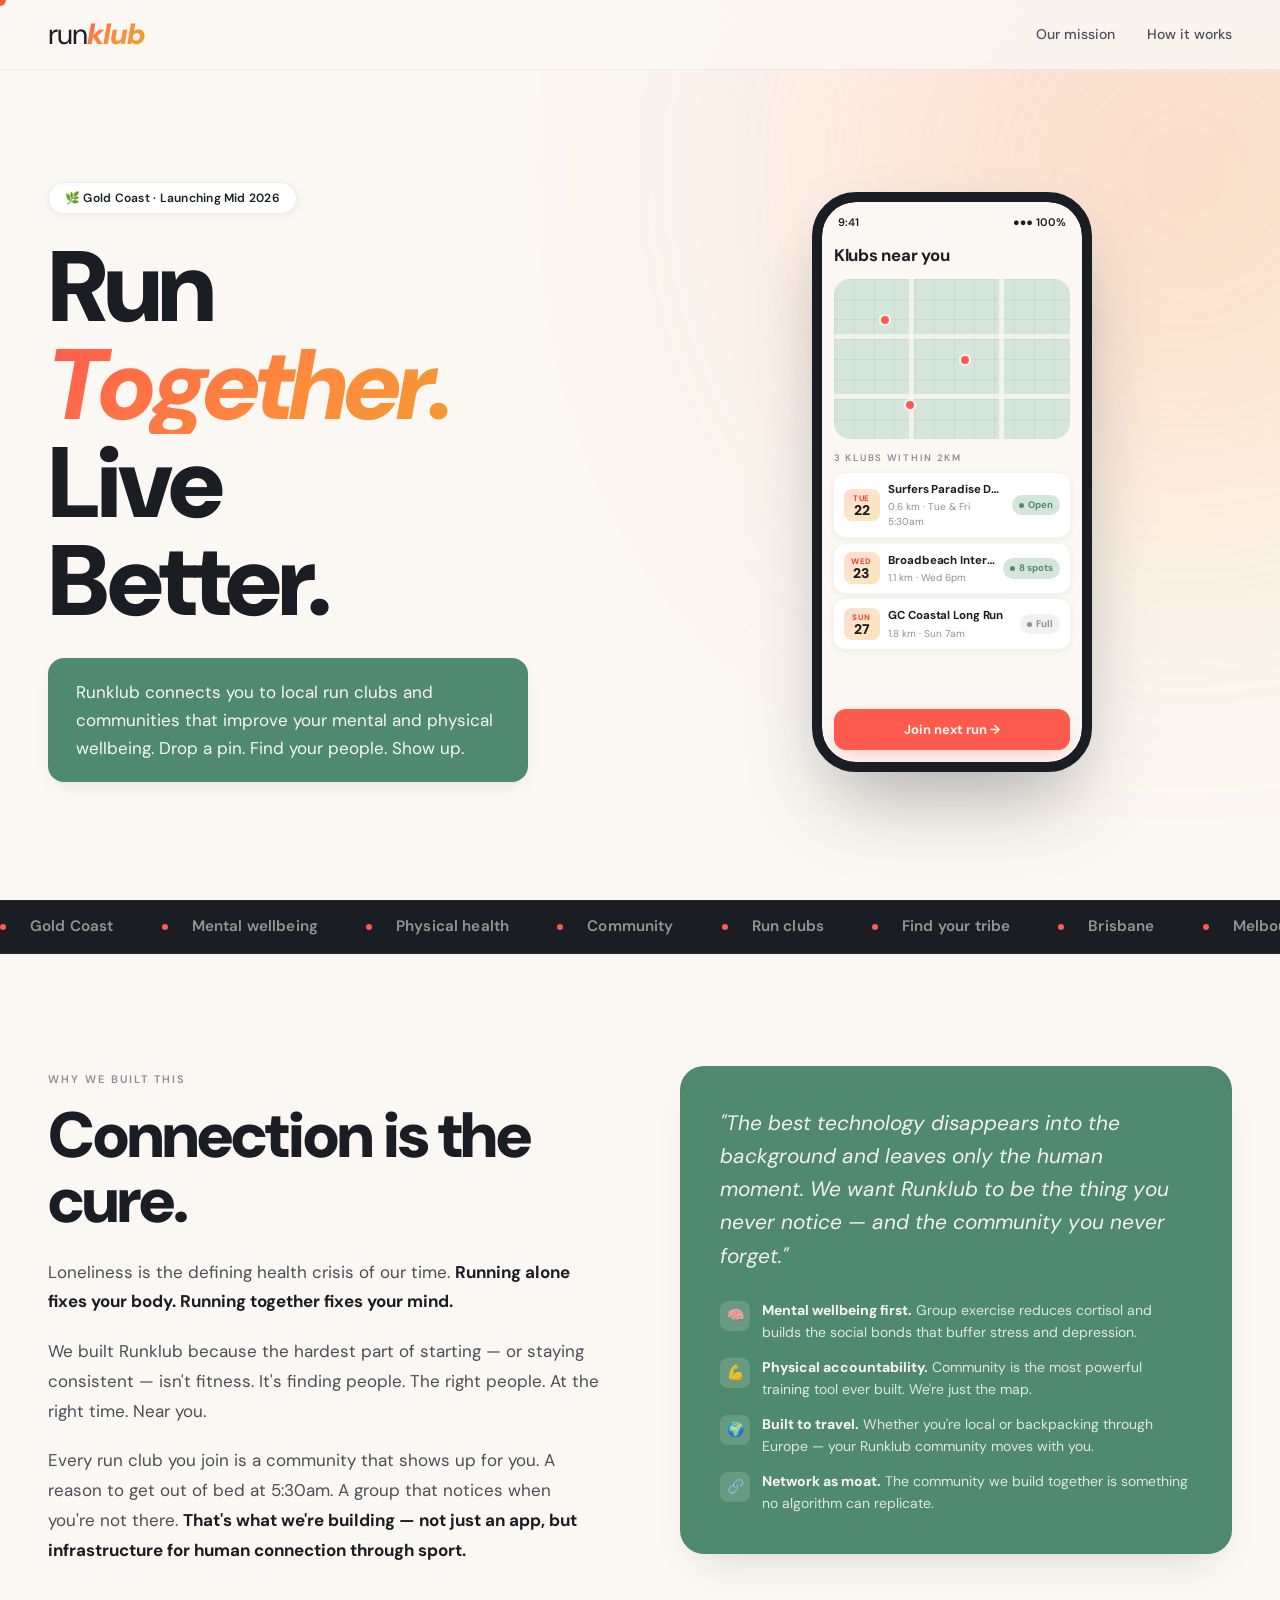
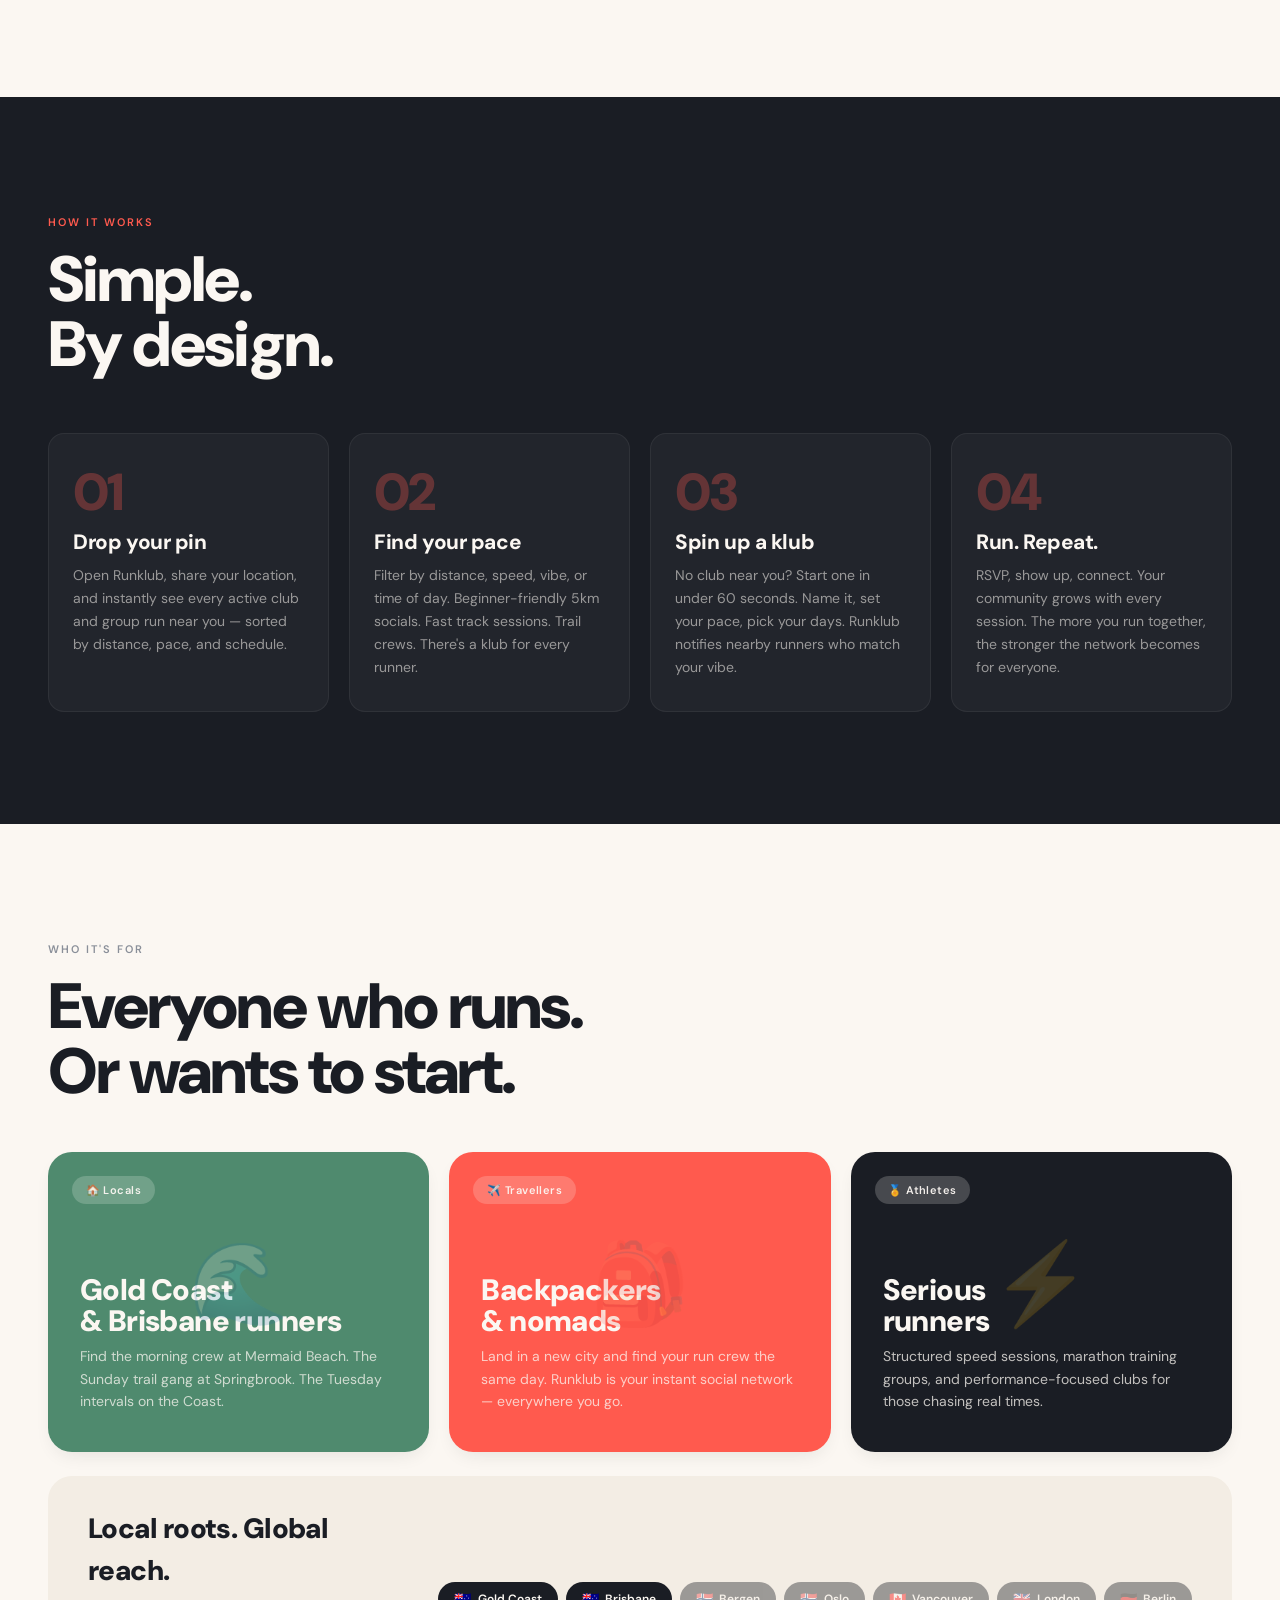
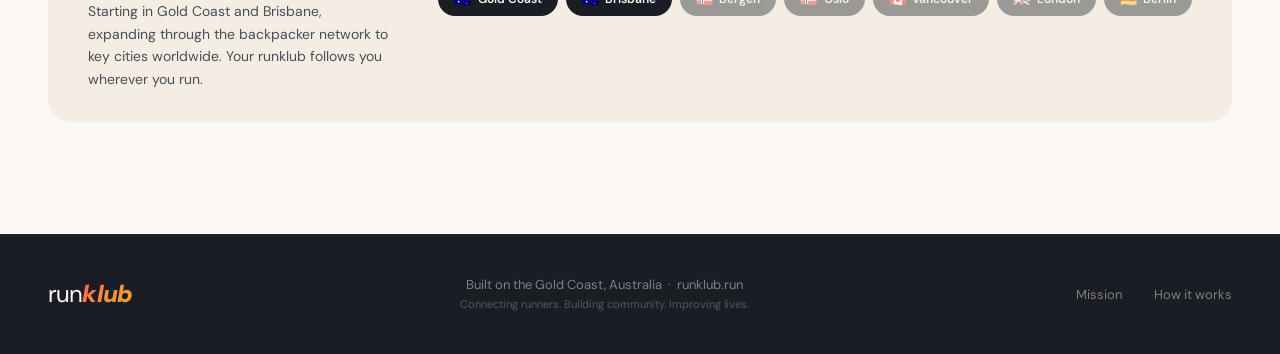
==== commit a240de81: "Update city rollout list: add Bergen and Oslo, remove Amsterdam Co-authored-by: Tom Bannerman <spike" ====
--- a/index.html
+++ b/index.html
@@ -583,7 +583,8 @@
     <span class="ticker-item"><span class="ticker-dot"></span> Find your tribe</span>
     <span class="ticker-item"><span class="ticker-dot"></span> Brisbane</span>
     <span class="ticker-item"><span class="ticker-dot"></span> Melbourne</span>
-    <span class="ticker-item"><span class="ticker-dot"></span> Amsterdam</span>
+    <span class="ticker-item"><span class="ticker-dot"></span> Bergen</span>
+    <span class="ticker-item"><span class="ticker-dot"></span> Oslo</span>
     <span class="ticker-item"><span class="ticker-dot"></span> Vancouver</span>
     <span class="ticker-item"><span class="ticker-dot"></span> London</span>
     <span class="ticker-item"><span class="ticker-dot"></span> Gold Coast</span>
@@ -594,7 +595,8 @@
     <span class="ticker-item"><span class="ticker-dot"></span> Find your tribe</span>
     <span class="ticker-item"><span class="ticker-dot"></span> Brisbane</span>
     <span class="ticker-item"><span class="ticker-dot"></span> Melbourne</span>
-    <span class="ticker-item"><span class="ticker-dot"></span> Amsterdam</span>
+    <span class="ticker-item"><span class="ticker-dot"></span> Bergen</span>
+    <span class="ticker-item"><span class="ticker-dot"></span> Oslo</span>
     <span class="ticker-item"><span class="ticker-dot"></span> Vancouver</span>
     <span class="ticker-item"><span class="ticker-dot"></span> London</span>
   </div>
@@ -647,7 +649,8 @@
     <div class="city-chips">
       <div class="city-chip"><span class="chip-flag">🇦🇺</span> Gold Coast</div>
       <div class="city-chip"><span class="chip-flag">🇦🇺</span> Brisbane</div>
-      <div class="city-chip chip-soon"><span class="chip-flag">🇳🇱</span> Amsterdam</div>
+      <div class="city-chip chip-soon"><span class="chip-flag">🇳🇴</span> Bergen</div>
+      <div class="city-chip chip-soon"><span class="chip-flag">🇳🇴</span> Oslo</div>
       <div class="city-chip chip-soon"><span class="chip-flag">🇨🇦</span> Vancouver</div>
       <div class="city-chip chip-soon"><span class="chip-flag">🇬🇧</span> London</div>
       <div class="city-chip chip-soon"><span class="chip-flag">🇩🇪</span> Berlin</div>
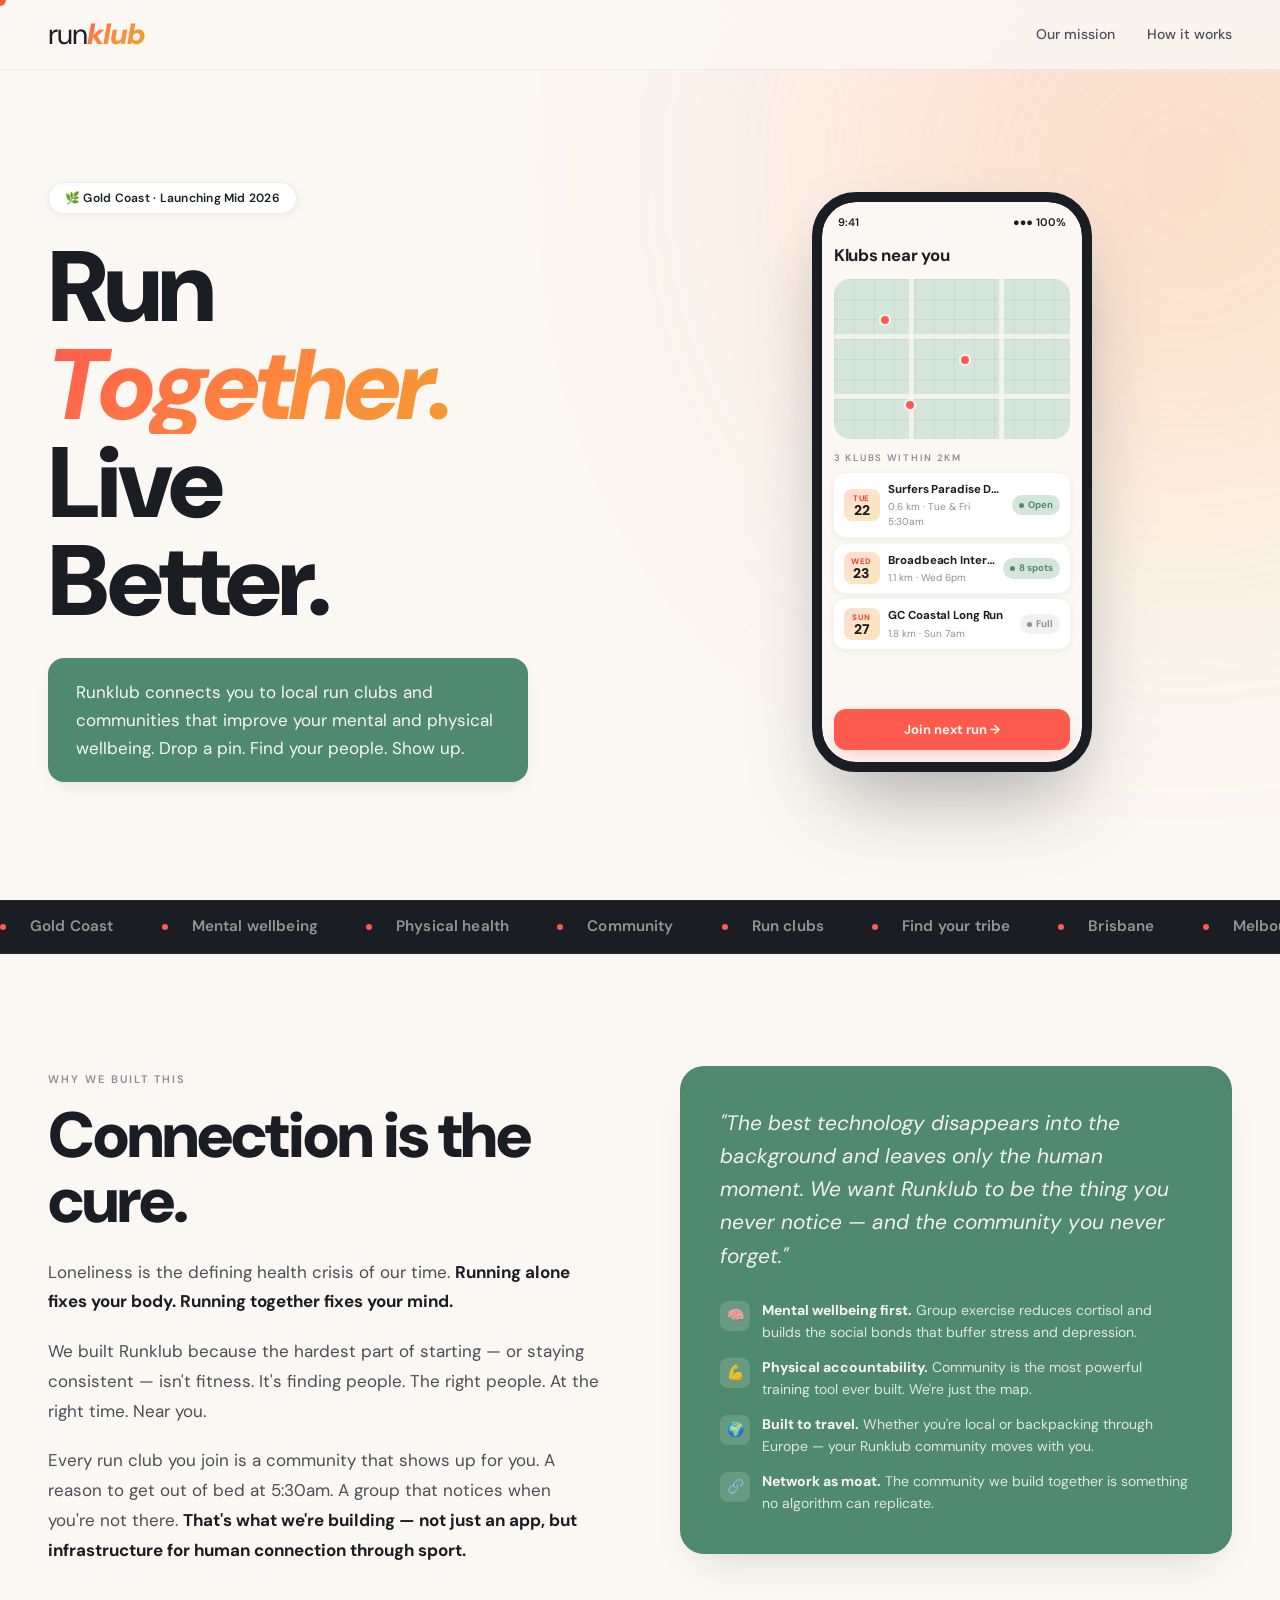
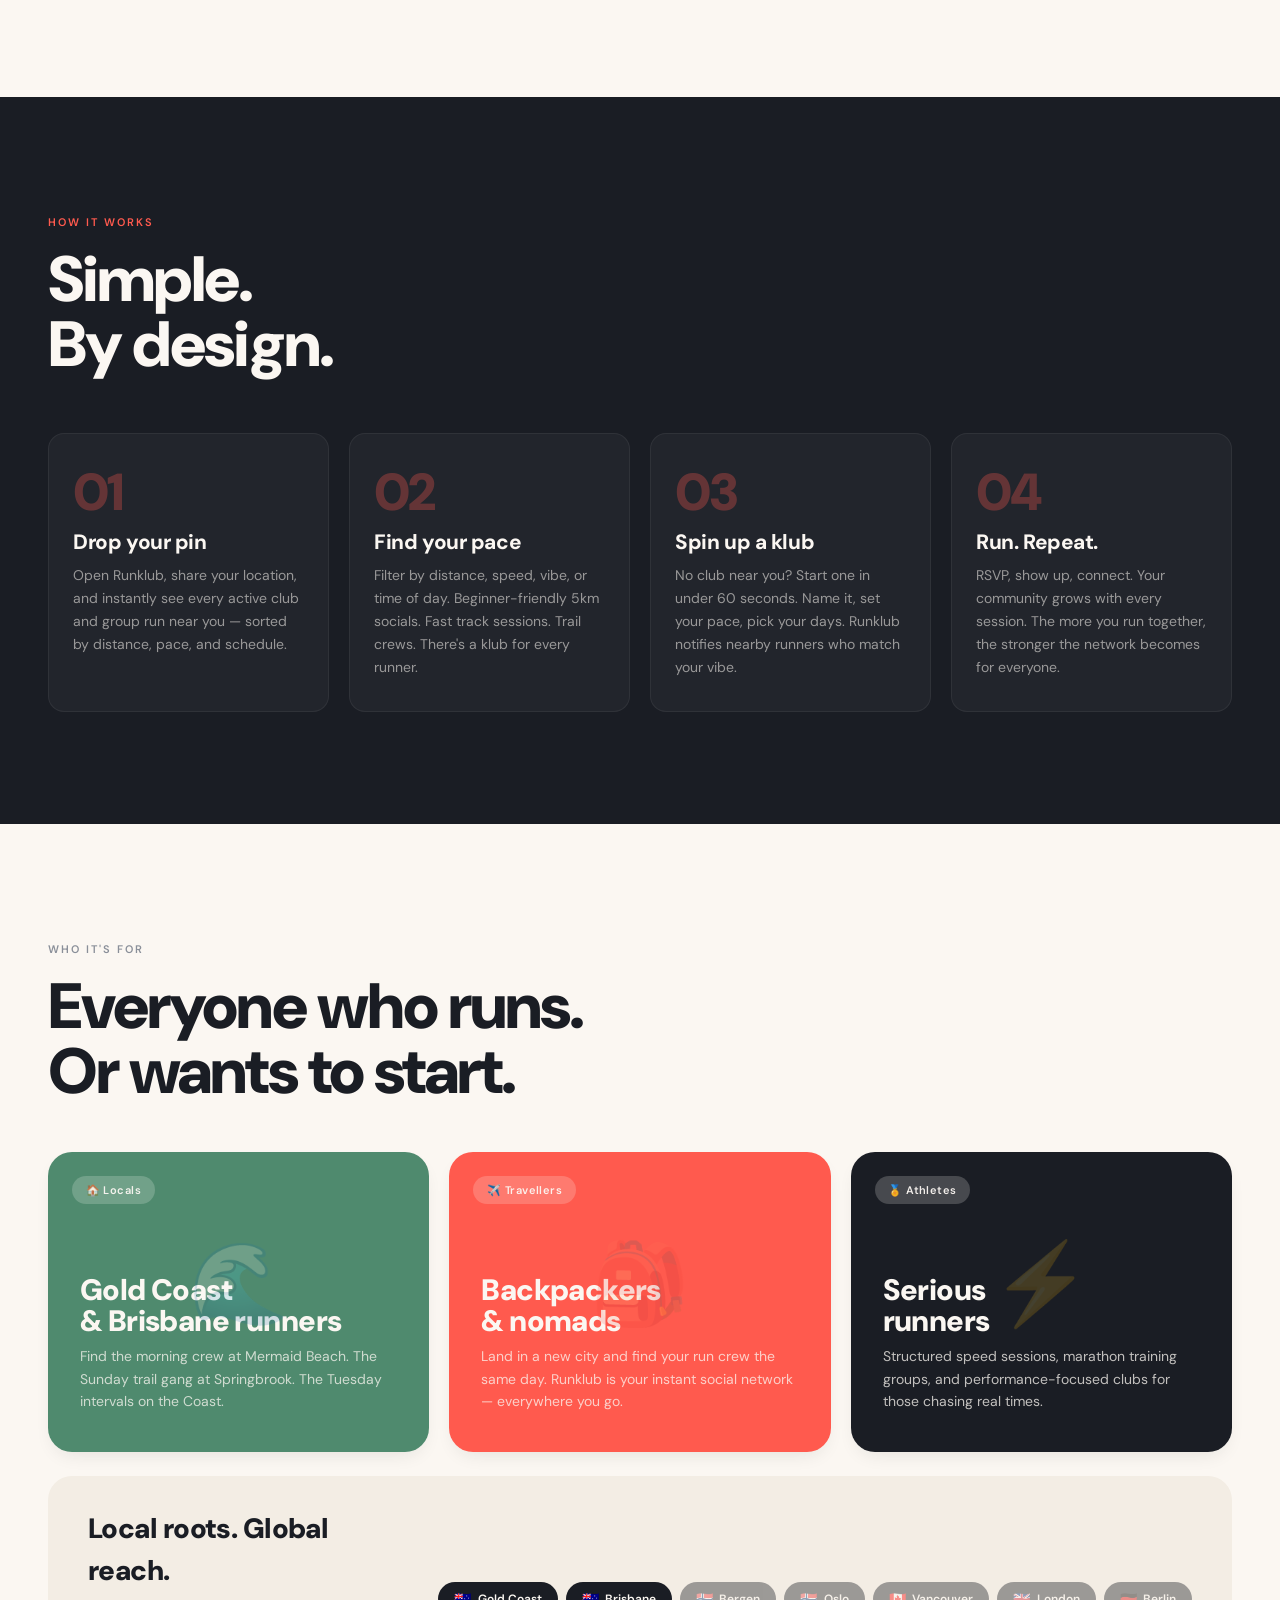
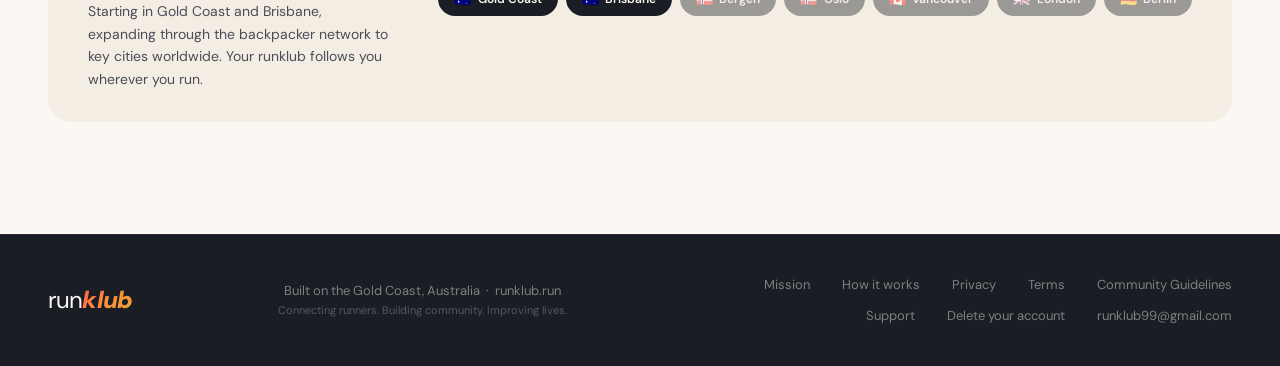
==== commit 43049879: "feat: legal and support pages on runklub.run, linked from the footer Adds the App Store-required pag" ====
--- a/index.html
+++ b/index.html
@@ -480,7 +480,7 @@
   font-size: 13px;
 }
 .footer-logo { font-size: 1.5rem; color: var(--canvas); }
-.footer-links { display: flex; gap: 2rem; }
+.footer-links { display: flex; flex-wrap: wrap; gap: 0.75rem 2rem; justify-content: flex-end; max-width: 520px; }
 .footer-links a { color: rgba(251,247,242,0.45); text-decoration: none; transition: color 0.2s; }
 .footer-links a:hover { color: var(--canvas); }
 
@@ -494,6 +494,8 @@
   nav { padding: 1rem 1.5rem; }
   .nav-right a { display: none; }
   footer { flex-direction: column; gap: 1rem; text-align: center; }
+  footer { padding: 2.5rem 1rem; }
+  .footer-links { justify-content: center; gap: 0.75rem 1.25rem; }
 }
 </style>
 </head>
@@ -667,6 +669,12 @@
   <div class="footer-links">
     <a href="#why">Mission</a>
     <a href="#how">How it works</a>
+    <a href="/privacy.html">Privacy</a>
+    <a href="/terms.html">Terms</a>
+    <a href="/community.html">Community Guidelines</a>
+    <a href="/support.html">Support</a>
+    <a href="/delete-account.html">Delete your account</a>
+    <span>runklub99@gmail.com</span>
   </div>
 </footer>
 
